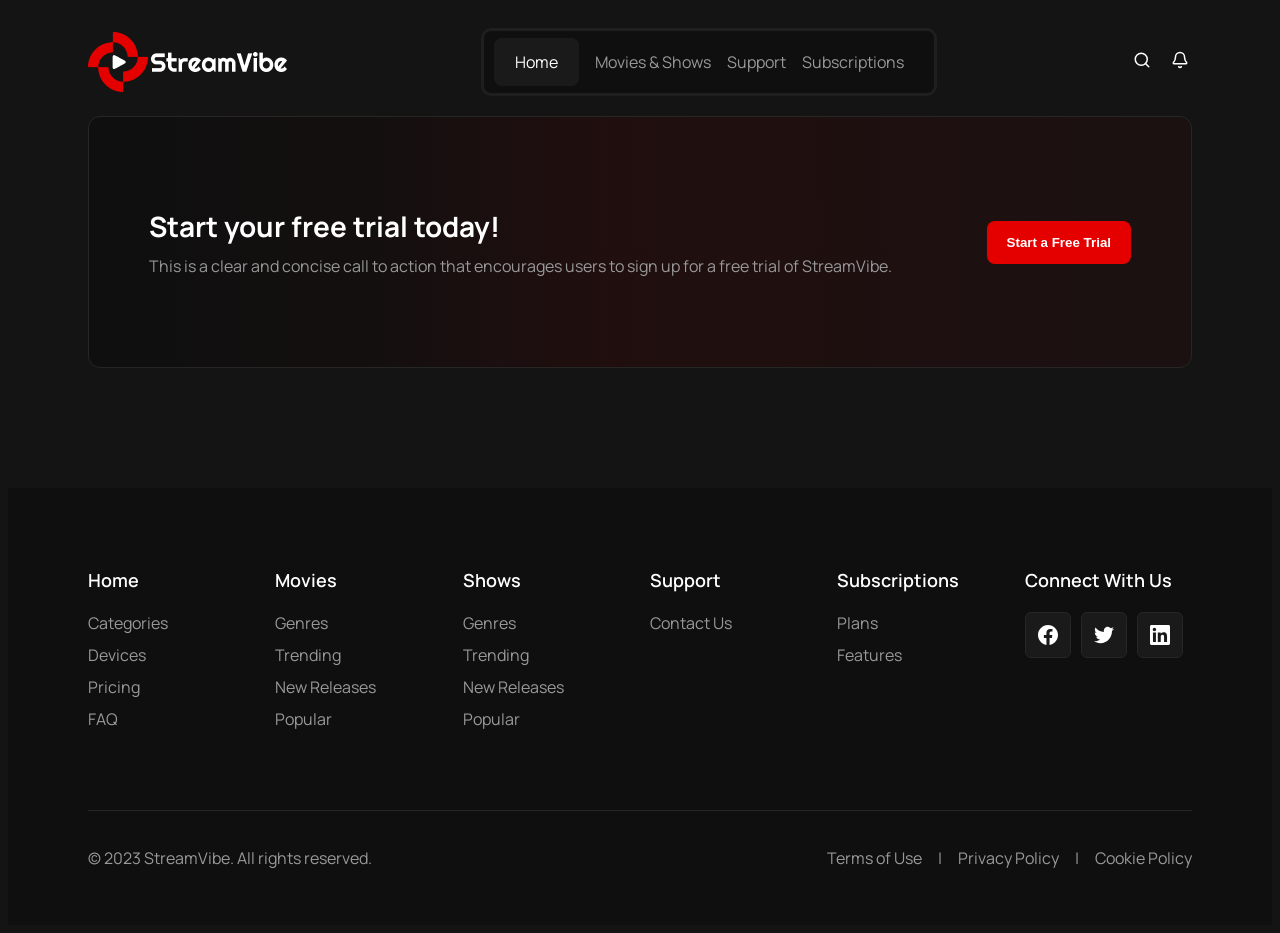
==== index.html @ 5537f549 "added remaining pages with header, cta, and footer" ====
<!DOCTYPE html>
<html lang="en">

<head>
    <meta charset="UTF-8">
    <meta name="viewport" content="width=device-width, initial-scale=1.0">
    <link rel="preconnect" href="https://fonts.googleapis.com">
    <link rel="preconnect" href="https://fonts.gstatic.com" crossorigin>
    <link href="https://fonts.googleapis.com/css2?family=Manrope:wght@200..800&display=swap" rel="stylesheet">
    <link rel="stylesheet" href="public/stylesheets/main.css">
    <script src="js/index.js" defer></script>
    <title>Home - StreamVibe</title>
</head>

<body>
    <header>
        <img src="public/images/logo.png" alt="StreamVibe Logo" class="logo">
        <nav class="main-nav">
            <ul>
                <li><a href="index.html" aria-label="Home" class="active">Home</a></li>
                <li><a href="movies-and-shows.html" aria-label="Movies & Shows">Movies &amp; Shows</a></li>
                <li><a href="support.html" aria-label="Support">Support</a></li>
                <li><a href="subscriptions.html" aria-label="Subscriptions">Subscriptions</a></li>
            </ul>
        </nav>
        <nav>
            <ul>
                <li><button aria-label="Search"><img src="public/images/icons/search.svg" alt="Search"></button></li>
                <li><button aria-label="Notifications"><img src="public/images/icons/noti-bell.svg"
                            alt="Notifications"></button></li>
            </ul>
        </nav>
    </header>

    <main>

        <section id="free-trial-cta">
            <article>
                <h2 class="cta-title">Start your free trial today!</h2>
                <p class="cta-description">
                    This is a clear and concise call to action that encourages users to sign up for a free trial of
                    StreamVibe.
                </p>
            </article>
            <button class="cta-button">Start a Free Trial</button>
            <div class="background-mashup"></div>
        </section>
    </main>

    <footer>
        <section class="footer-links">
            <div class="footer-column">
                <h3 class="footer-column-title"><a href="index.html">Home</a></h3>
                <ul class="footer-column-list">
                    <li><a href="index.html#categories">Categories</a></li>
                    <li><a href="index.html#devices">Devices</a></li>
                    <li><a href="index.html#pricing">Pricing</a></li>
                    <li><a href="index.html#faq">FAQ</a></li>
                </ul>
            </div>
            <div class="footer-column">
                <h3 class="footer-column-title"><a href="movies-and-shows.html">Movies</a></h3>
                <ul class="footer-column-list">
                    <li><a href="movies-and-shows.html#movies-genres">Genres</a></li>
                    <li><a href="movies-and-shows.html#movies-trending">Trending</a></li>
                    <li><a href="movies-and-shows.html#movies-new-releases">New Releases</a></li>
                    <li><a href="movies-and-shows.html#movies-popular">Popular</a></li>
                </ul>
            </div>
            <div class="footer-column">
                <h3 class="footer-column-title"><a href="movies-and-shows.html">Shows</a></h3>
                <ul class="footer-column-list">
                    <li><a href="movies-and-shows.html#shows-genres">Genres</a></li>
                    <li><a href="movies-and-shows.html#shows-trending">Trending</a></li>
                    <li><a href="movies-and-shows.html#shows-new-releases">New Releases</a></li>
                    <li><a href="movies-and-shows.html#shows-popular">Popular</a></li>
                </ul>
            </div>
            <div class="footer-column">
                <h3 class="footer-column-title"><a href="support.html">Support</a></h3>
                <ul class="footer-column-list">
                    <li><a href="support.html">Contact Us</a></li>
                </ul>
            </div>
            <div class="footer-column">
                <h3 class="footer-column-title"><a href="subscriptions.html">Subscriptions</a></h3>
                <ul class="footer-column-list">
                    <li><a href="subscriptions.html#plans">Plans</a></li>
                    <li><a href="subscriptions.html#features">Features</a></li>
                </ul>
            </div>
            <div class="footer-column">
                <h3 class="footer-column-title">Connect With Us</h3>
                <ul class="social-media-links">
                    <li><a href="https://www.facebook.com" class="social-media-link" target="_blank"
                            rel="noopener noreferrer"><img src="public/images/icons/facebook.svg" alt="Facebook"></a>
                    </li>
                    <li><a href="https://www.x.com" class="social-media-link" target="_blank"
                            rel="noopener noreferrer"><img src="public/images/icons/x.svg" alt="X"></a></li>
                    <li><a href="https://www.instagram.com" class="social-media-link" target="_blank"
                            rel="noopener noreferrer"><img src="public/images/icons/instagram.svg" alt="Instagram"></a>
                    </li>
                </ul>
            </div>
        </section>

        <section class="footer-info">
            <p>&copy; 2023 StreamVibe. All rights reserved.</p>
            <div class="footer-legal-links">
                <a href="terms-of-use.html">Terms of Use</a> |
                <a href="privacy-policy.html">Privacy Policy</a> |
                <a href="cookie-policy.html">Cookie Policy</a>
            </div>
        </section>
    </footer>
</body>

</html>
---- public/stylesheets/main.css ----
html {
  font-size: 62.5%;
}

body {
  font-family: "Manrope", sans-serif;
  font-size: 1.4rem;
  font-weight: 400;
  color: #999999;
  background-color: #141414;
}

h1, h2, h3, h4, h5, h6 {
  font-weight: 600;
  color: #ffffff;
}

main {
  padding: 0 8rem;
}

header {
  display: flex;
  flex-direction: row;
  justify-content: center;
  align-items: center;
  background-color: transparent;
  justify-content: space-between;
  padding: 2rem 8rem;
  position: sticky;
  top: 0;
  z-index: 1000;
}

a {
  text-decoration: none;
  color: inherit;
  color: #999999;
}

nav ul {
  display: flex;
  flex-direction: row;
  justify-content: center;
  align-items: center;
  list-style: none;
  padding: 0;
  margin: 0;
  gap: 1.4rem;
}
nav a.active {
  color: #ffffff;
  padding: 1.2rem 2rem;
  background-color: #1a1a1a;
  border-radius: 0.8rem;
  border: 1px solid #1a1a1a;
}
nav a:hover {
  color: #ffffff;
  padding: 1.2rem 2rem;
  background-color: #141414;
  border-radius: 0.8rem;
  border: 1px solid #141414;
}
nav button {
  background-color: transparent;
  border: none;
  width: 2.4rem;
  height: 2.4rem;
  padding: 0;
  cursor: pointer;
}
nav button img {
  width: 1.8rem;
  height: 1.8rem;
}
nav button:hover {
  background-color: #141414;
  border-radius: 0.8rem;
  transform: scale(1.05);
}
nav button:hover img {
  transform: scale(1.05);
}

nav.main-nav {
  background-color: #0f0f0f;
  border: 3px solid rgb(31, 31, 31);
  border-radius: 1rem;
}
nav.main-nav ul {
  gap: 1.6rem;
  padding: 2rem 3rem;
}
nav.main-nav ul:has(:first-child > a.active) {
  padding: 2rem 3rem 2rem 1rem;
}
nav.main-nav ul:has(:last-child > a.active) {
  padding: 2rem 1rem 2rem 3rem;
}

#free-trial-cta {
  display: flex;
  flex-direction: row;
  justify-content: center;
  align-items: center;
  justify-content: space-between;
  padding: 8rem 6rem;
  background: linear-gradient(89.97deg, #0F0F0F 2.42%, rgba(20, 15, 15, 0.974681) 25.46%, rgba(34, 14, 14, 0.909574) 46.72%, rgba(229, 0, 0, 0) 168.98%);
  border-radius: 1.2rem;
  border: 1px solid #262626;
  overflow: hidden;
  position: relative;
}
#free-trial-cta .cta-title {
  font-size: 2.8rem;
  font-weight: 700;
  margin: 1rem 0;
}
#free-trial-cta .cta-description {
  margin: 1rem 0;
}
#free-trial-cta button {
  padding: 1.4rem 2rem;
  background-color: #e50000;
  color: #ffffff;
  font-weight: 600;
  border-radius: 0.8rem;
  border: none;
  color: #ffffff;
}
#free-trial-cta .background-mashup {
  display: grid;
  position: absolute;
  top: -4rem;
  left: 0;
  width: 100%;
  grid-template-columns: repeat(9, 1fr);
  grid-auto-rows: 7rem;
  gap: 2rem;
  z-index: -1;
}
#free-trial-cta .background-mashup img {
  width: 100%;
  height: 100%;
  object-fit: cover;
}

footer {
  padding: 8rem 8rem 4rem 8rem;
  background-color: #0f0f0f;
  margin-top: 12rem;
}
footer .footer-links {
  display: grid;
  grid-template-columns: repeat(6, 1fr);
  align-items: flex-start;
  gap: 2rem;
  margin-bottom: 8rem;
}
footer .footer-links .footer-column-title {
  font-size: 1.8rem;
  margin: 0 0 2rem 0;
}
footer .footer-links .footer-column-title a {
  color: #ffffff;
}
footer .footer-links .footer-column-title:has(a:hover) {
  transform: scale(1.05);
}
footer .footer-links .footer-column-list {
  list-style: none;
  padding: 0;
  margin: 0;
  display: flex;
  flex-direction: column;
  gap: 1rem;
}
footer .footer-links .footer-column-list li:hover {
  transform: scale(1.05);
}
footer .footer-links .footer-column-list li:hover a {
  color: #ffffff;
}
footer .footer-links .social-media-links {
  list-style: none;
  padding: 0;
  margin: 0;
  display: flex;
  flex-direction: row;
  justify-content: center;
  align-items: center;
  justify-content: flex-start;
  gap: 1rem;
}
footer .footer-links .social-media-links a.social-media-link {
  display: flex;
  justify-content: center;
  align-items: center;
  padding: 1.2rem;
  background-color: #1a1a1a;
  border-radius: 0.6rem;
  border: 1px solid #262626;
}
footer .footer-links .social-media-links a.social-media-link img {
  width: 2rem;
  height: 2rem;
}
footer .footer-links .social-media-links li:hover {
  transform: scale(1.05);
}
footer .footer-links .social-media-links li:hover a.social-media-link {
  color: #ffffff;
  transform: scale(1.05);
}
footer .footer-info {
  display: flex;
  flex-direction: row;
  justify-content: center;
  align-items: center;
  justify-content: space-between;
  border-top: 1px solid #262626;
  padding: 2rem 0 0 0;
}
footer .footer-info .footer-legal-links {
  display: flex;
  flex-direction: row;
  justify-content: center;
  align-items: center;
  gap: 1.6rem;
}
footer .footer-info a:hover {
  color: #ffffff;
  transform: scale(1.05);
}

@media screen and (max-width: 1439px) {
  body {
    font-size: 1.6rem;
  }
  main {
    padding: 0 8rem;
  }
}
@media screen and (max-width: 1023px) {
  body {
    font-size: 1.4rem;
  }
  main {
    padding: 0 4rem;
  }
}
@media screen and (max-width: 767px) {
  body {
    font-size: 1.4rem;
  }
  main {
    padding: 0 1.5rem;
  }
}

/*# sourceMappingURL=main.css.map */
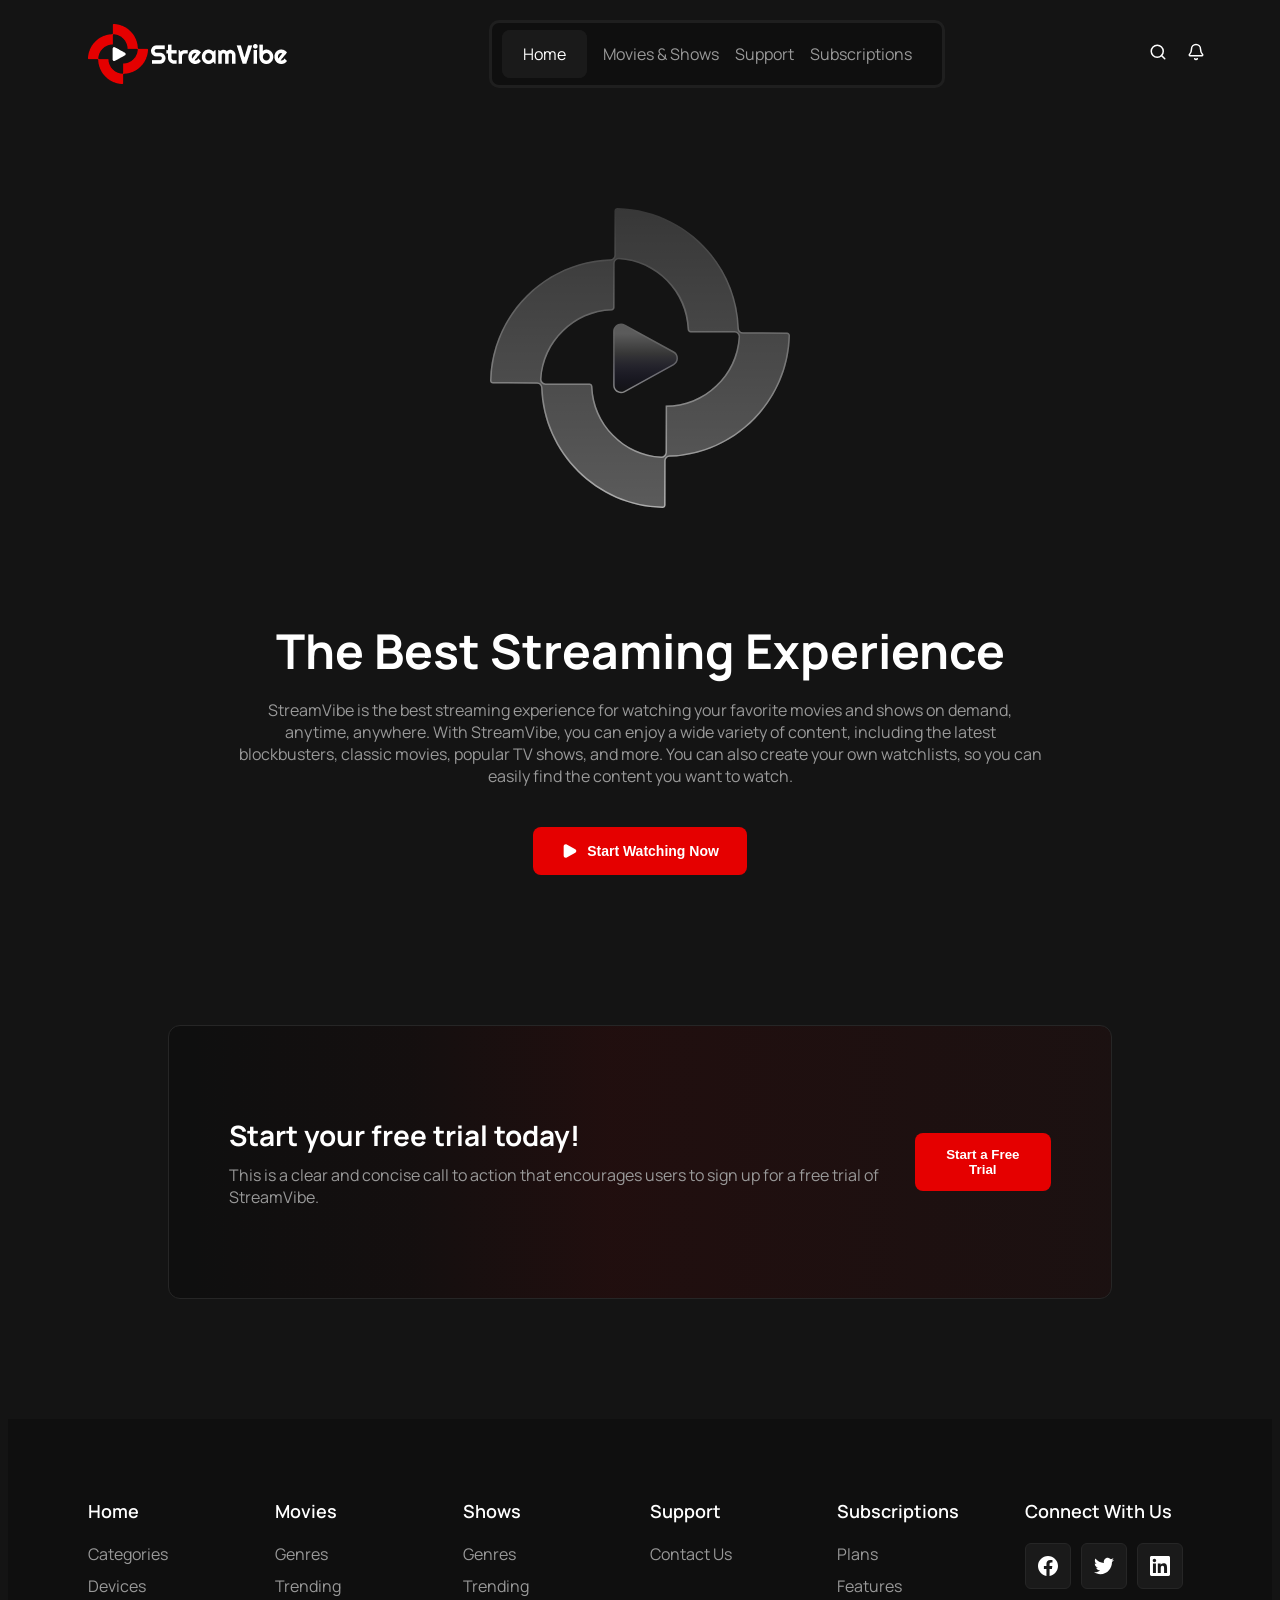
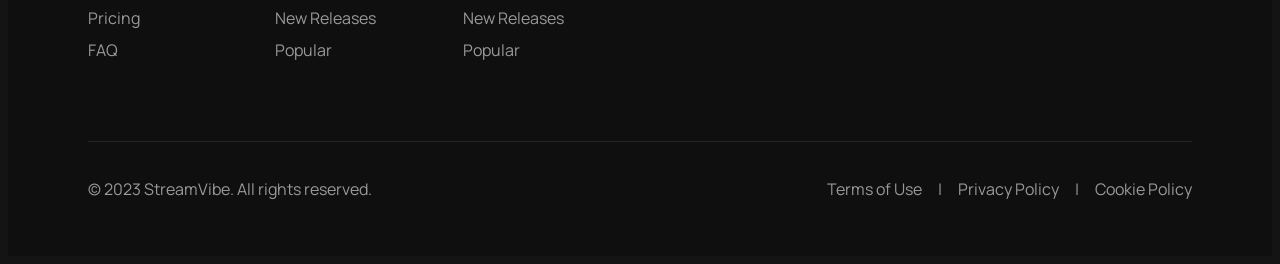
==== commit 343b48d9: "add hero section" ====
--- a/index.html
+++ b/index.html
@@ -33,6 +33,25 @@
     </header>
 
     <main>
+        <section id="hero">
+            <img src="public/images/abstract-logo.svg" alt="Abstract Logo of StreamVibe" class="hero-logo">
+            <article class="hero-content">
+                <h1 class="hero-title">The Best Streaming Experience</h1>
+                <p class="hero-description">
+                    StreamVibe is the best streaming experience for watching your favorite movies and shows on demand,
+                    anytime, anywhere.
+                    With StreamVibe, you can enjoy a wide variety of content, including the latest blockbusters, classic
+                    movies, popular TV
+                    shows, and more. You can also create your own watchlists, so you can easily find the content you
+                    want to watch.
+                </p>
+                <button class="hero-button"><img src="public/images/icons/play.svg" alt="Play"> Start Watching
+                    Now</button>
+            </article>
+            <div class="background-mashup"></div>
+            <div class="fade-out-top"></div>
+            <div class="fade-out-bottom"></div>
+        </section>
 
         <section id="free-trial-cta">
             <article>
--- a/public/stylesheets/main.css
+++ b/public/stylesheets/main.css
@@ -15,10 +15,6 @@
   color: #ffffff;
 }
 
-main {
-  padding: 0 8rem;
-}
-
 header {
   display: flex;
   flex-direction: row;
@@ -27,9 +23,11 @@
   background-color: transparent;
   justify-content: space-between;
   padding: 2rem 8rem;
-  position: sticky;
+  position: fixed;
   top: 0;
+  width: 100%;
   z-index: 1000;
+  box-sizing: border-box;
 }
 
 a {
@@ -105,6 +103,7 @@
   justify-content: center;
   align-items: center;
   justify-content: space-between;
+  margin: 0 8rem;
   padding: 8rem 6rem;
   background: linear-gradient(89.97deg, #0F0F0F 2.42%, rgba(20, 15, 15, 0.974681) 25.46%, rgba(34, 14, 14, 0.909574) 46.72%, rgba(229, 0, 0, 0) 168.98%);
   border-radius: 1.2rem;
@@ -127,6 +126,7 @@
   font-weight: 600;
   border-radius: 0.8rem;
   border: none;
+  cursor: pointer;
   color: #ffffff;
 }
 #free-trial-cta .background-mashup {
@@ -258,5 +258,84 @@
     padding: 0 1.5rem;
   }
 }
+#hero {
+  display: flex;
+  flex-direction: column;
+  align-items: center;
+  position: relative;
+}
+#hero .hero-logo {
+  width: 30rem;
+  height: 30rem;
+  margin: 20rem 0 10rem;
+}
+#hero .hero-content {
+  padding: 0 15rem;
+  text-align: center;
+}
+#hero .hero-content .hero-title {
+  font-size: 4.8rem;
+  font-weight: 700;
+  margin: 1rem 0;
+}
+#hero .hero-content button {
+  display: flex;
+  flex-direction: row;
+  justify-content: center;
+  align-items: center;
+  padding: 1.4rem 2rem;
+  background-color: #e50000;
+  color: #ffffff;
+  font-weight: 600;
+  border-radius: 0.8rem;
+  border: none;
+  cursor: pointer;
+  align-self: center;
+  align-items: center;
+  font-size: 1.4rem;
+  gap: 1rem;
+  padding: 1.6rem 2.8rem;
+  margin: 4rem auto 15rem;
+}
+#hero .hero-content button img {
+  width: 1.6rem;
+  height: 1.6rem;
+}
+#hero .background-mashup {
+  position: absolute;
+  top: 0;
+  left: 0;
+  width: 100%;
+  height: 70rem;
+  display: grid;
+  grid-template-columns: repeat(9, 1fr);
+  grid-auto-rows: 20rem;
+  gap: 1rem;
+  overflow: hidden;
+  z-index: -2;
+}
+#hero .background-mashup img {
+  width: 100%;
+  height: 100%;
+  object-fit: cover;
+}
+#hero .fade-out-top {
+  position: absolute;
+  top: 0;
+  left: 0;
+  width: 100%;
+  height: 60rem;
+  z-index: -1;
+  background: linear-gradient(to bottom, rgb(20, 20, 20) 0%, rgba(20, 20, 20, 0) 100%);
+}
+#hero .fade-out-bottom {
+  position: absolute;
+  top: 10rem;
+  left: 0;
+  width: 100%;
+  height: 60rem;
+  z-index: -1;
+  background: linear-gradient(to top, rgb(20, 20, 20) 0%, rgba(20, 20, 20, 0) 100%);
+}
 
 /*# sourceMappingURL=main.css.map */
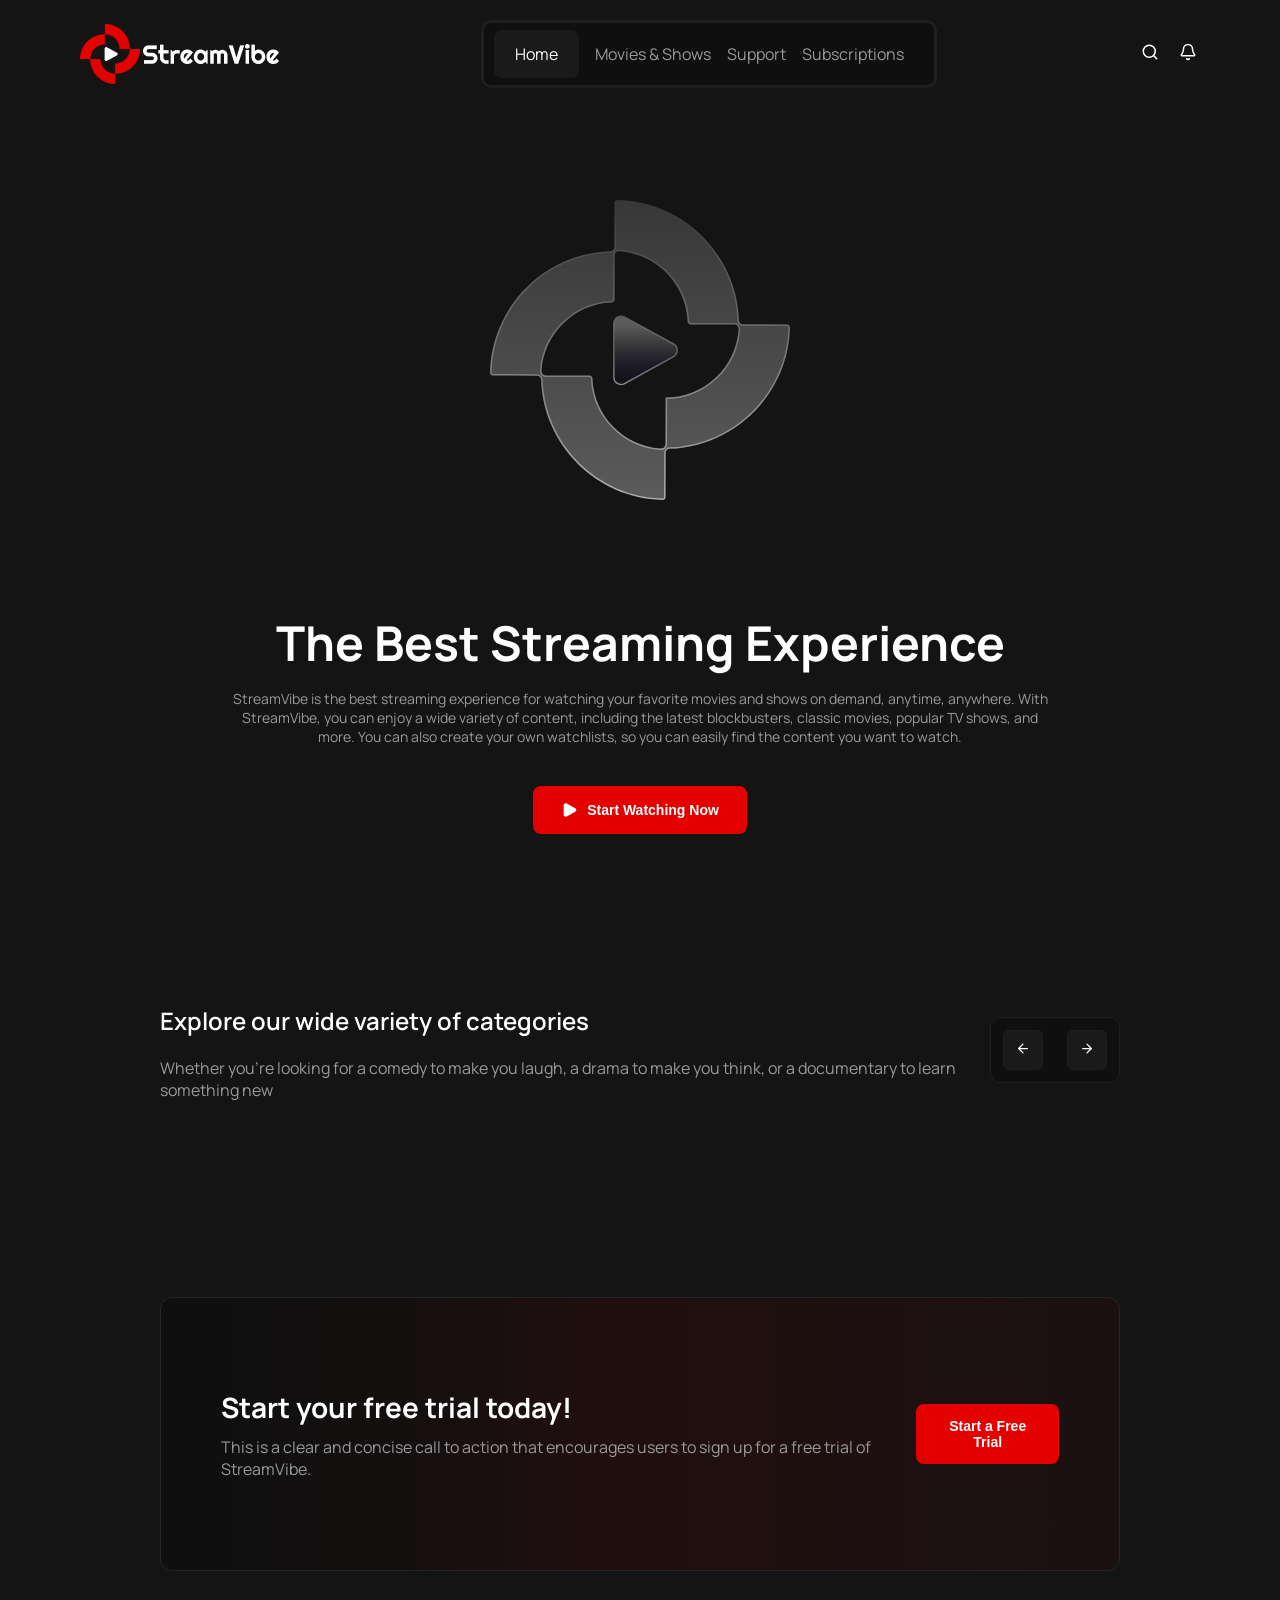
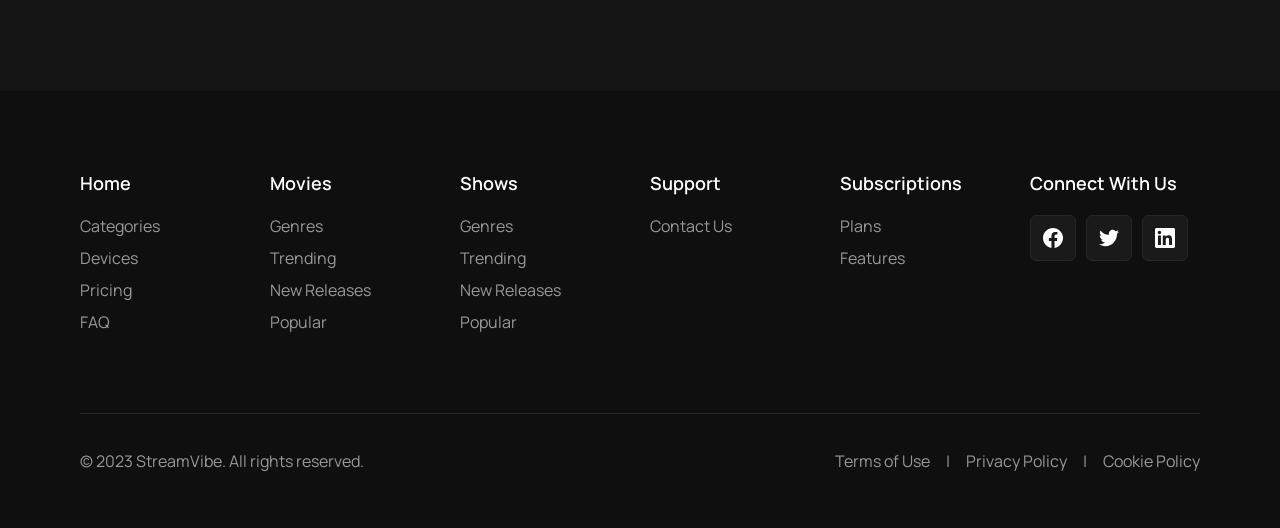
==== commit d0fcffe3: "add categories section" ====
--- a/index.html
+++ b/index.html
@@ -13,7 +13,7 @@
 </head>
 
 <body>
-    <header>
+    <header class="main-header">
         <img src="public/images/logo.png" alt="StreamVibe Logo" class="logo">
         <nav class="main-nav">
             <ul>
@@ -48,9 +48,31 @@
                 <button class="hero-button"><img src="public/images/icons/play.svg" alt="Play"> Start Watching
                     Now</button>
             </article>
-            <div class="background-mashup"></div>
-            <div class="fade-out-top"></div>
-            <div class="fade-out-bottom"></div>
+            <div class="background-mashup">
+                <div class="fade-out-top"></div>
+                <div class="fade-out-bottom"></div>
+            </div>
+        </section>
+
+        <section id="categories">
+            <header class="section-header">
+                <article>
+                    <h2 class="section-title">Explore our wide variety of categories</h2>
+                    <p class="section-description">Whether you're looking for a comedy to make you laugh, a drama to
+                        make
+                        you
+                        think, or a documentary to learn something
+                        new</p>
+                </article>
+                <div class="pagination">
+                    <button class="pagination-button" aria-label="Previous"><img
+                            src="public/images/icons/arrow-left.svg" alt="Previous"></button>
+                    <div class="pages"></div>
+                    <button class="pagination-button" aria-label="Next"><img src="public/images/icons/arrow-right.svg"
+                            alt="Next"></button>
+                </div>
+            </header>
+            <article class="category-cards"></article>
         </section>
 
         <section id="free-trial-cta">
--- a/public/stylesheets/main.css
+++ b/public/stylesheets/main.css
@@ -4,10 +4,11 @@
 
 body {
   font-family: "Manrope", sans-serif;
-  font-size: 1.4rem;
+  font-size: 1.6rem;
   font-weight: 400;
   color: #999999;
   background-color: #141414;
+  margin: 0;
 }
 
 h1, h2, h3, h4, h5, h6 {
@@ -15,13 +16,12 @@
   color: #ffffff;
 }
 
-header {
-  display: flex;
-  flex-direction: row;
-  justify-content: center;
+header.main-header {
+  display: flex;
+  flex-direction: row;
+  justify-content: space-between;
   align-items: center;
   background-color: transparent;
-  justify-content: space-between;
   padding: 2rem 8rem;
   position: fixed;
   top: 0;
@@ -39,7 +39,7 @@
 nav ul {
   display: flex;
   flex-direction: row;
-  justify-content: center;
+  justify-content: space-between;
   align-items: center;
   list-style: none;
   padding: 0;
@@ -100,9 +100,8 @@
 #free-trial-cta {
   display: flex;
   flex-direction: row;
-  justify-content: center;
-  align-items: center;
-  justify-content: space-between;
+  justify-content: space-between;
+  align-items: center;
   margin: 0 8rem;
   padding: 8rem 6rem;
   background: linear-gradient(89.97deg, #0F0F0F 2.42%, rgba(20, 15, 15, 0.974681) 25.46%, rgba(34, 14, 14, 0.909574) 46.72%, rgba(229, 0, 0, 0) 168.98%);
@@ -123,6 +122,7 @@
   padding: 1.4rem 2rem;
   background-color: #e50000;
   color: #ffffff;
+  font-size: 1.4rem;
   font-weight: 600;
   border-radius: 0.8rem;
   border: none;
@@ -188,7 +188,7 @@
   margin: 0;
   display: flex;
   flex-direction: row;
-  justify-content: center;
+  justify-content: space-between;
   align-items: center;
   justify-content: flex-start;
   gap: 1rem;
@@ -216,22 +216,63 @@
 footer .footer-info {
   display: flex;
   flex-direction: row;
-  justify-content: center;
-  align-items: center;
-  justify-content: space-between;
+  justify-content: space-between;
+  align-items: center;
   border-top: 1px solid #262626;
   padding: 2rem 0 0 0;
 }
 footer .footer-info .footer-legal-links {
   display: flex;
   flex-direction: row;
-  justify-content: center;
+  justify-content: space-between;
   align-items: center;
   gap: 1.6rem;
 }
 footer .footer-info a:hover {
   color: #ffffff;
   transform: scale(1.05);
+}
+
+.pagination {
+  display: flex;
+  flex-direction: row;
+  justify-content: space-between;
+  align-items: center;
+  background-color: #0f0f0f;
+  border-radius: 1rem;
+  border: 1px solid #1f1f1f;
+  padding: 1.2rem;
+  gap: 1.2rem;
+}
+.pagination button {
+  background-color: #1a1a1a;
+  border: 1px solid #1f1f1f;
+  border-radius: 0.6rem;
+  padding: 1rem;
+  cursor: pointer;
+}
+.pagination button img {
+  width: 1.8rem;
+  height: 1.5rem;
+}
+.pagination .pages {
+  display: flex;
+  flex-direction: row;
+  justify-content: space-between;
+  align-items: center;
+  gap: 0.3rem;
+}
+.pagination .pages .pagination-page {
+  background-color: #333333;
+  width: 1.4rem;
+  height: 0.4rem;
+  padding: 0;
+  border-radius: 100rem;
+  border: none;
+}
+.pagination .pages .pagination-page.active {
+  background-color: #e50000;
+  width: 1.8rem;
 }
 
 @media screen and (max-width: 1439px) {
@@ -278,14 +319,18 @@
   font-weight: 700;
   margin: 1rem 0;
 }
+#hero .hero-content .hero-description {
+  font-size: 1.4rem;
+}
 #hero .hero-content button {
   display: flex;
   flex-direction: row;
-  justify-content: center;
+  justify-content: space-between;
   align-items: center;
   padding: 1.4rem 2rem;
   background-color: #e50000;
   color: #ffffff;
+  font-size: 1.4rem;
   font-weight: 600;
   border-radius: 0.8rem;
   border: none;
@@ -319,23 +364,98 @@
   height: 100%;
   object-fit: cover;
 }
-#hero .fade-out-top {
+#hero .background-mashup .fade-out-top {
   position: absolute;
   top: 0;
   left: 0;
   width: 100%;
   height: 60rem;
-  z-index: -1;
+  z-index: 0;
   background: linear-gradient(to bottom, rgb(20, 20, 20) 0%, rgba(20, 20, 20, 0) 100%);
 }
-#hero .fade-out-bottom {
+#hero .background-mashup .fade-out-bottom {
   position: absolute;
-  top: 10rem;
+  bottom: 0;
   left: 0;
   width: 100%;
   height: 60rem;
-  z-index: -1;
+  z-index: 0;
   background: linear-gradient(to top, rgb(20, 20, 20) 0%, rgba(20, 20, 20, 0) 100%);
 }
 
+.section-header {
+  display: flex;
+  flex-direction: row;
+  justify-content: space-between;
+  align-items: center;
+  width: 100%;
+  margin-bottom: 6rem;
+}
+
+#categories {
+  display: flex;
+  flex-direction: column;
+  align-items: center;
+  padding: 0 8rem;
+  margin-bottom: 12rem;
+}
+#categories .categories-title {
+  font-size: 2.8rem;
+  font-weight: 700;
+  margin-bottom: 1rem;
+}
+#categories .category-cards {
+  display: grid;
+  grid-template-columns: repeat(5, 1fr);
+  width: 100%;
+  gap: 2rem;
+}
+#categories .category-cards .genre-item-container {
+  padding: 2.4rem;
+  background-color: #1a1a1a;
+  border-radius: 1rem;
+  border: 1px solid #262626;
+  gap: 2rem;
+}
+#categories .category-cards .genre-item-container .genre-images-container {
+  display: grid;
+  grid-template-columns: 1fr 1fr;
+  grid-template-rows: 1fr 1fr;
+  height: 21rem;
+  border-radius: 0.5rem;
+  gap: 0.5rem;
+  position: relative;
+}
+#categories .category-cards .genre-item-container .genre-images-container .fade-out-bottom {
+  position: absolute;
+  top: 0;
+  left: 0;
+  width: 100%;
+  height: 100%;
+  z-index: 0;
+  background: linear-gradient(180deg, rgba(26, 26, 26, 0) 0%, #1A1A1A 101.79%);
+}
+#categories .category-cards .genre-item-container .genre-images-container .genre-image {
+  width: 100%;
+  height: 100%;
+  overflow: hidden;
+  border-radius: 0.6rem;
+}
+#categories .category-cards .genre-item-container .genre-images-container img {
+  width: 100%;
+  height: 100%;
+  object-fit: cover;
+}
+#categories .category-cards .genre-item-container .genre-title-container {
+  display: flex;
+  flex-direction: row;
+  justify-content: space-between;
+  align-items: center;
+}
+#categories .category-cards .genre-item-container .genre-title-container .genre-title {
+  font-size: 1.6rem;
+  font-weight: 600;
+  margin: 0;
+}
+
 /*# sourceMappingURL=main.css.map */
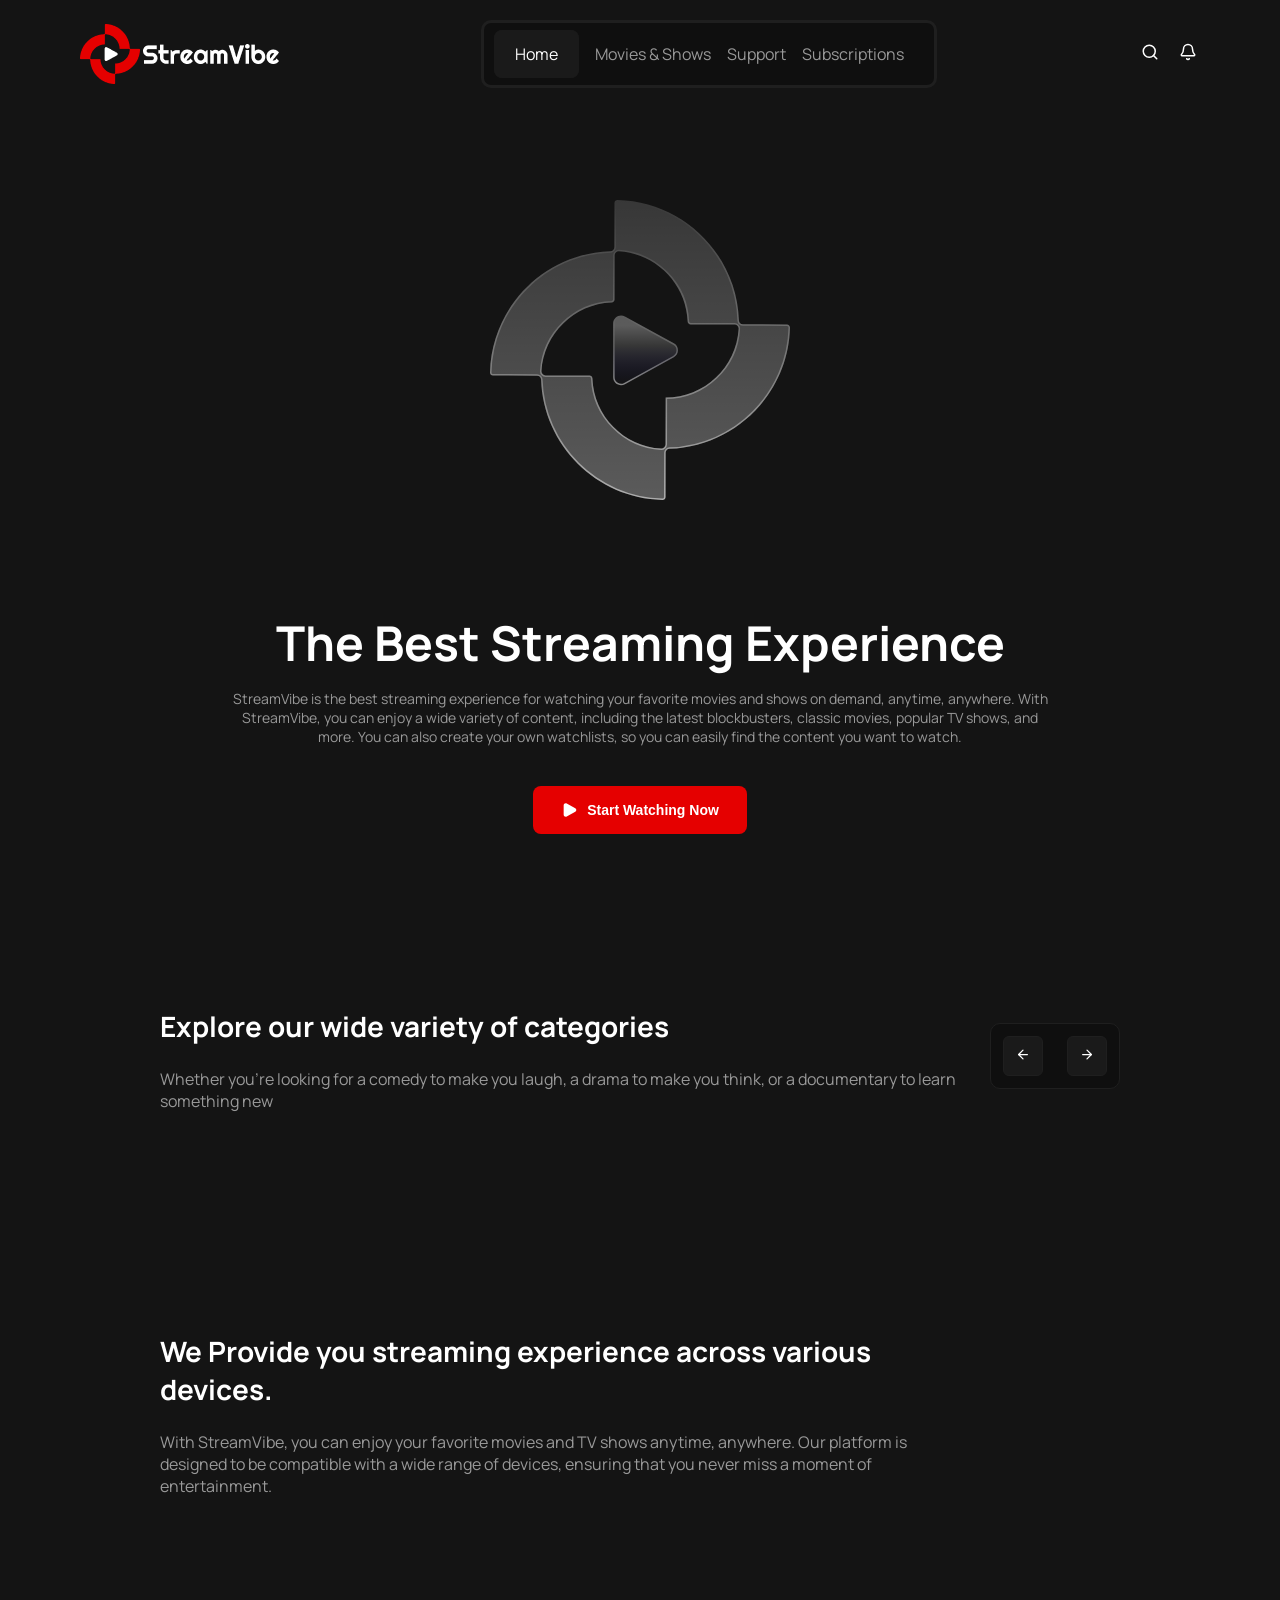
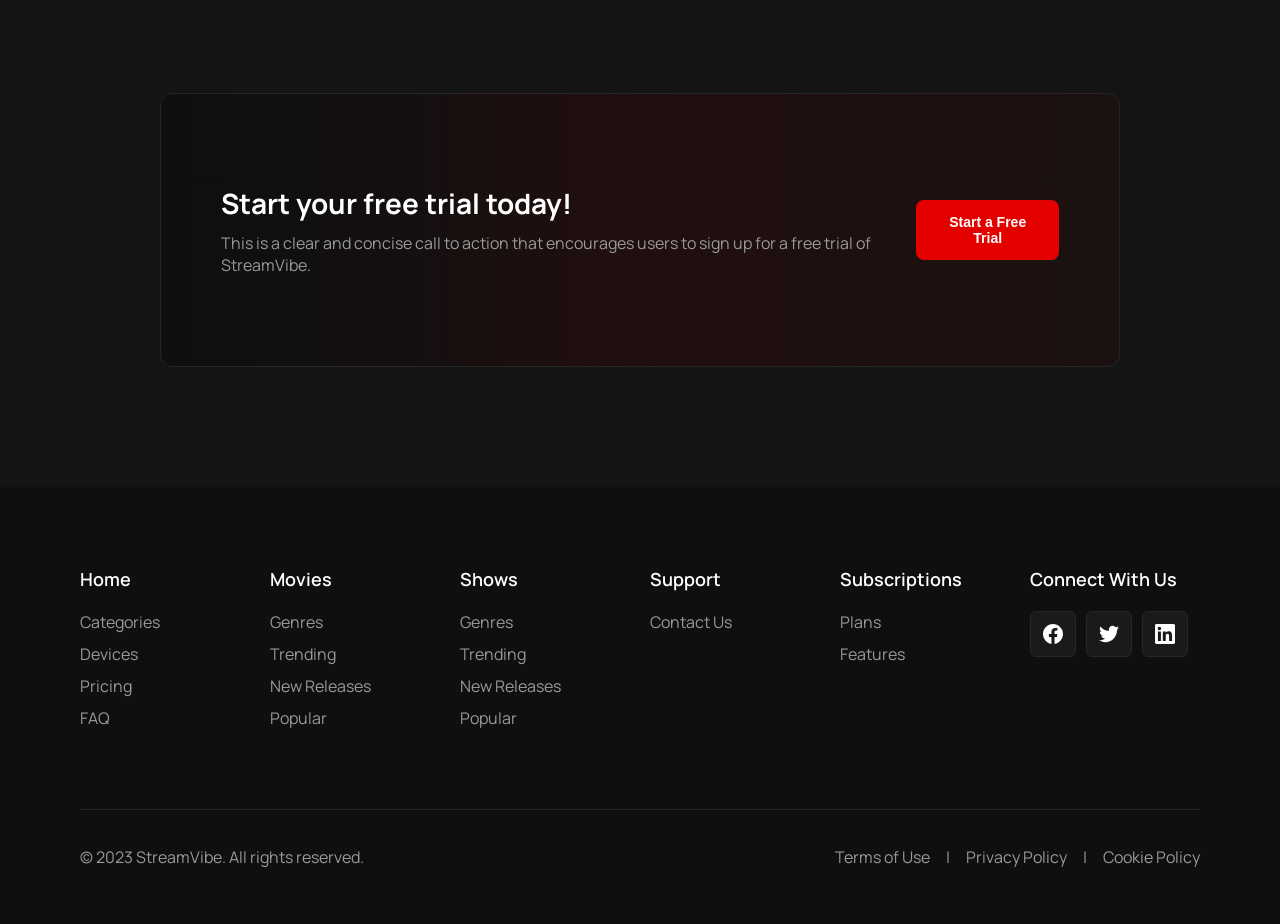
==== commit eac225a0: "add devices section" ====
--- a/index.html
+++ b/index.html
@@ -73,6 +73,20 @@
                 </div>
             </header>
             <article class="category-cards"></article>
+        </section>
+
+        <section id="devices">
+            <header class="section-header">
+                <article>
+                    <h2 class="section-title">We Provide you streaming experience across various devices.</h2>
+                    <p class="section-description">
+                        With StreamVibe, you can enjoy your favorite movies and TV shows anytime, anywhere. Our platform
+                        is designed to be
+                        compatible with a wide range of devices, ensuring that you never miss a moment of entertainment.
+                    </p>
+                </article>
+            </header>
+            <article class="device-cards"></article>
         </section>
 
         <section id="free-trial-cta">
--- a/public/stylesheets/main.css
+++ b/public/stylesheets/main.css
@@ -1,5 +1,7 @@
 html {
   font-size: 62.5%;
+  scroll-behavior: smooth;
+  scroll-padding-top: 11rem;
 }
 
 body {
@@ -390,6 +392,10 @@
   align-items: center;
   width: 100%;
   margin-bottom: 6rem;
+}
+.section-header .section-title {
+  font-size: 2.8rem;
+  font-weight: 700;
 }
 
 #categories {
@@ -458,4 +464,41 @@
   margin: 0;
 }
 
+#devices {
+  display: flex;
+  flex-direction: column;
+  align-items: center;
+  padding: 0 8rem;
+  margin-bottom: 12rem;
+}
+#devices .section-header article {
+  margin-right: 15rem;
+}
+#devices .device-cards {
+  display: grid;
+  grid-template-columns: repeat(3, 1fr);
+  gap: 2rem;
+  width: 100%;
+}
+#devices .device-cards .device-container {
+  display: flex;
+  flex-direction: column;
+  align-items: start;
+  gap: 2.4rem;
+  padding: 4rem;
+  background-color: #0f0f0f;
+  border-radius: 1rem;
+  border: 1px solid #262626;
+  position: relative;
+  background: linear-gradient(221.52deg, rgba(229, 0, 0, 0.5) -208.03%, rgba(229, 0, 0, 0) 41.32%);
+}
+#devices .device-cards .device-container .device-header {
+  display: flex;
+  flex-direction: row;
+  justify-content: space-between;
+  align-items: center;
+  justify-content: flex-start;
+  gap: 1.2rem;
+}
+
 /*# sourceMappingURL=main.css.map */
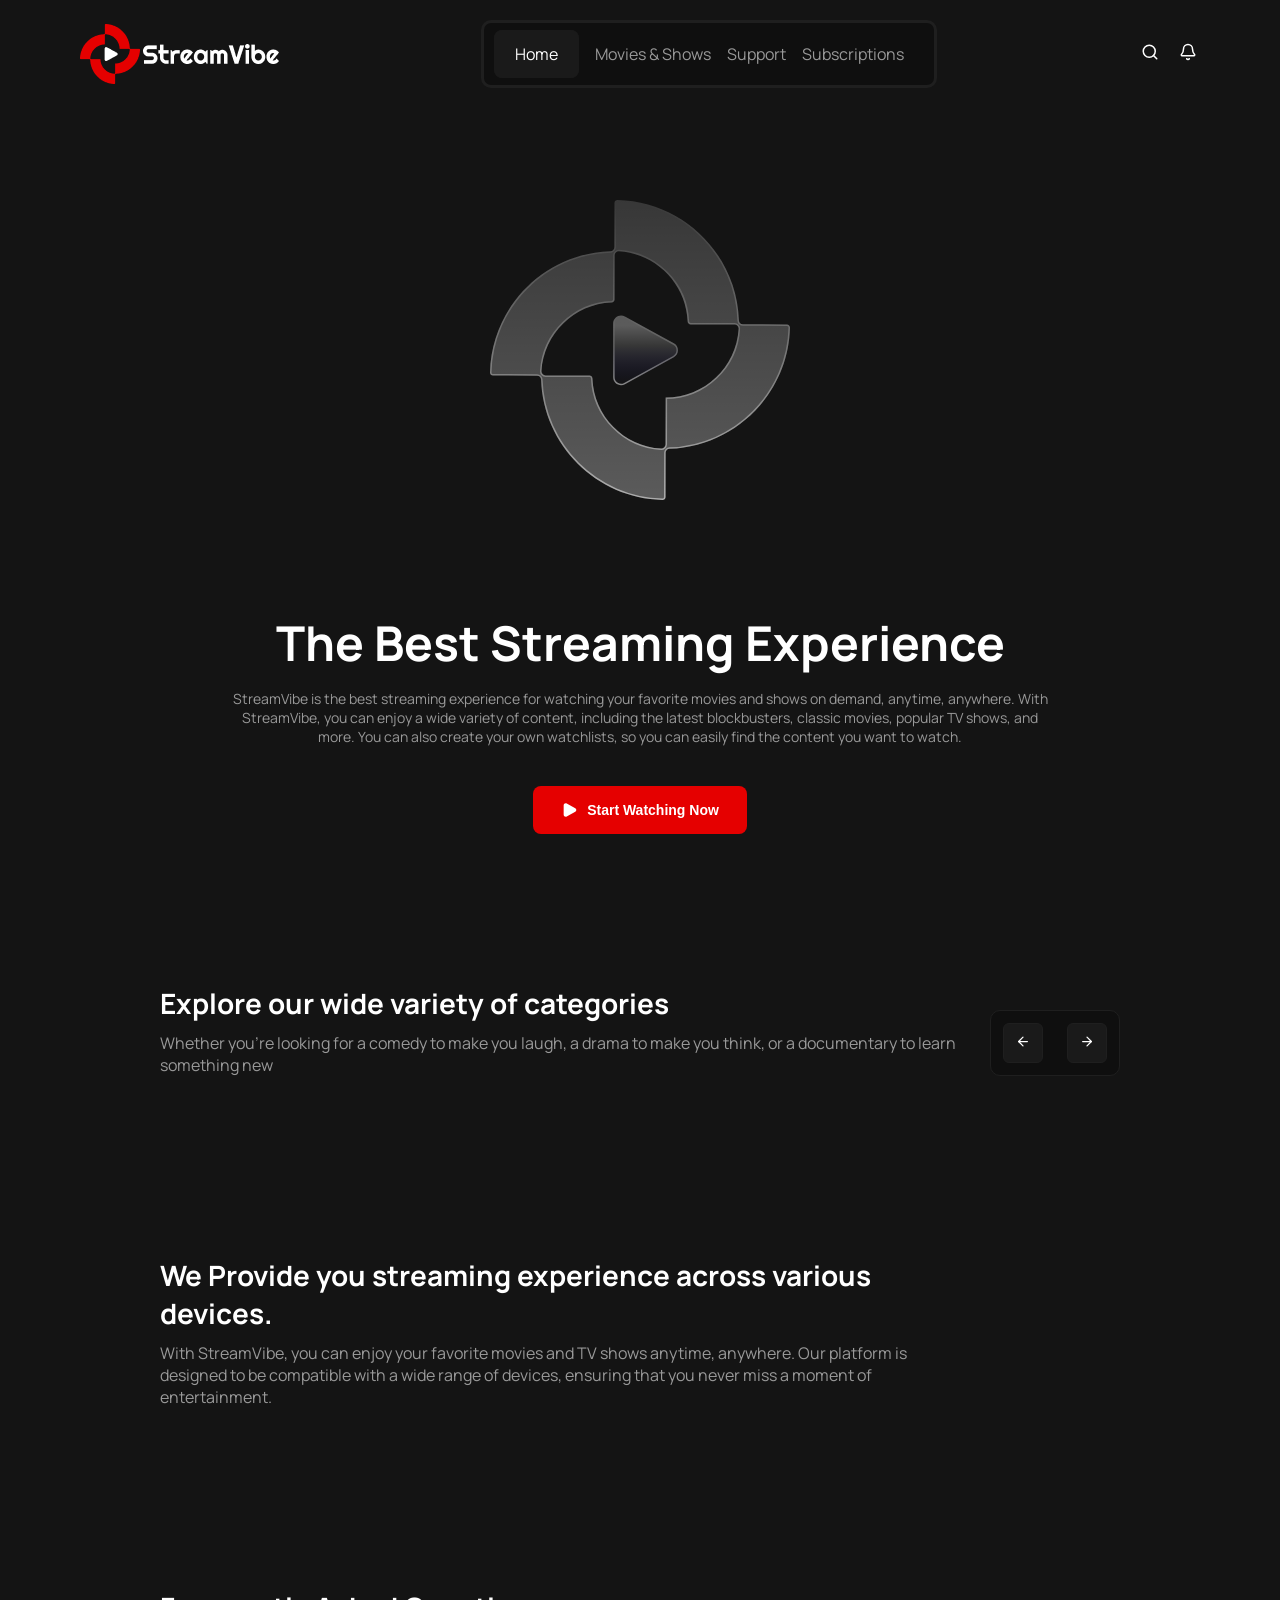
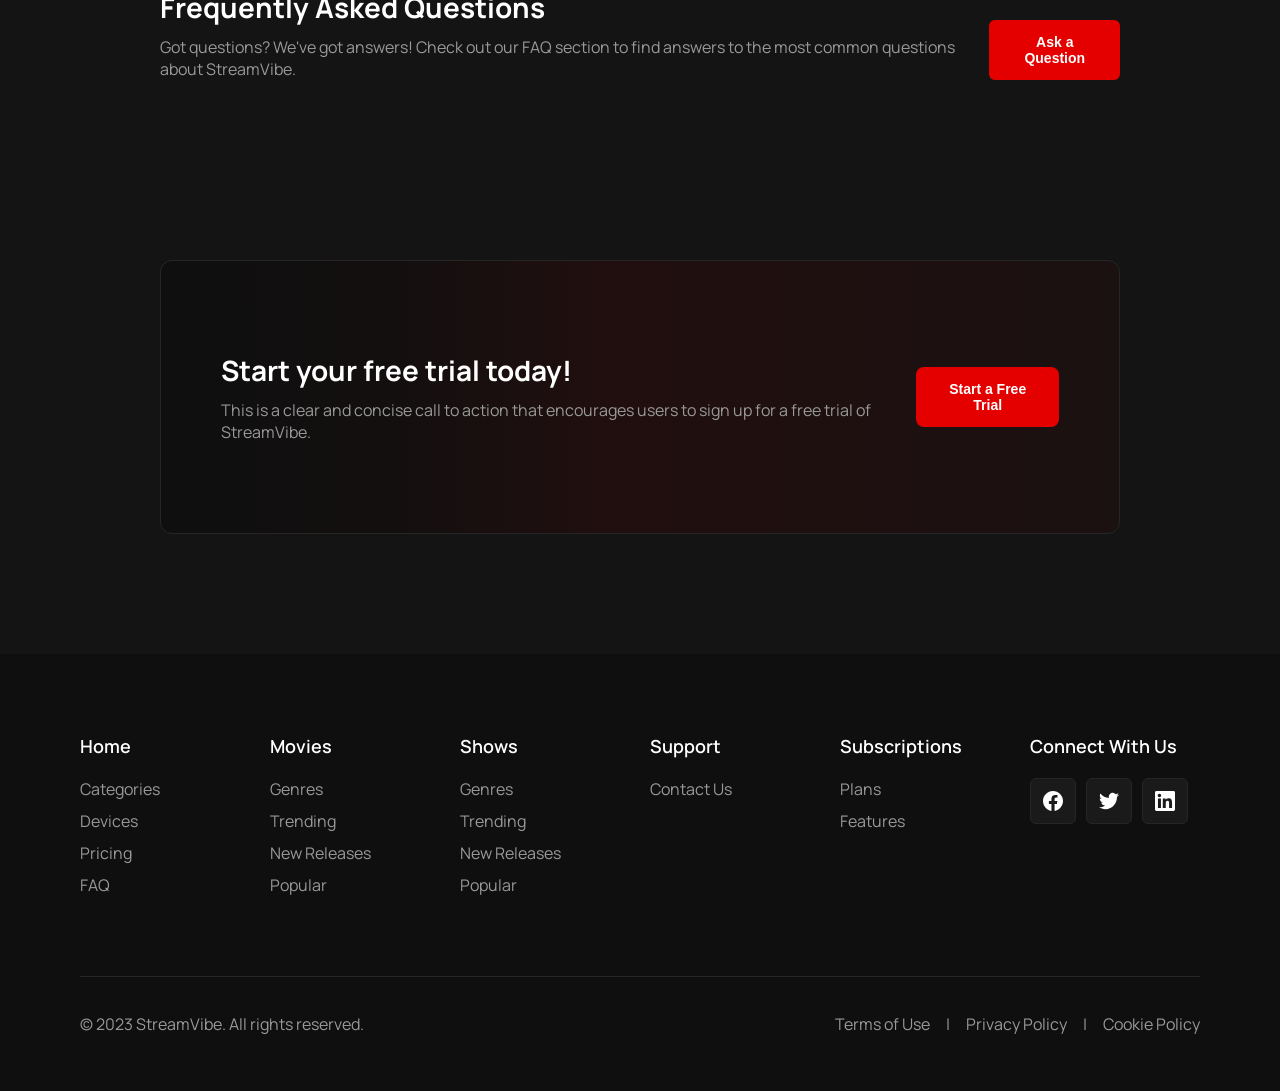
==== commit 06dc0ef0: "add faq section" ====
--- a/index.html
+++ b/index.html
@@ -89,6 +89,20 @@
             <article class="device-cards"></article>
         </section>
 
+        <section id="faq">
+            <header class="section-header">
+                <article>
+                    <h2 class="section-title">Frequently Asked Questions</h2>
+                    <p class="section-description">
+                        Got questions? We've got answers! Check out our FAQ section to find answers to the most common
+                        questions about StreamVibe.
+                    </p>
+                </article>
+                <button>Ask a Question</button>
+            </header>
+            <article class="faq-items-container"></article>
+        </section>
+
         <section id="free-trial-cta">
             <article>
                 <h2 class="cta-title">Start your free trial today!</h2>
--- a/public/stylesheets/main.css
+++ b/public/stylesheets/main.css
@@ -390,12 +390,17 @@
   flex-direction: row;
   justify-content: space-between;
   align-items: center;
+  align-items: end;
   width: 100%;
   margin-bottom: 6rem;
 }
 .section-header .section-title {
   font-size: 2.8rem;
   font-weight: 700;
+  margin: 0 0 1rem;
+}
+.section-header .section-description {
+  margin: 0;
 }
 
 #categories {
@@ -501,4 +506,91 @@
   gap: 1.2rem;
 }
 
+#faq {
+  display: flex;
+  flex-direction: column;
+  align-items: center;
+  padding: 0 8rem;
+  margin-bottom: 12rem;
+}
+#faq .section-header button {
+  padding: 1.4rem 2rem;
+  background-color: #e50000;
+  color: #ffffff;
+  font-size: 1.4rem;
+  font-weight: 600;
+  border-radius: 0.8rem;
+  border: none;
+  cursor: pointer;
+  border-radius: 0.6rem;
+}
+#faq .faq-items-container {
+  display: flex;
+  flex-direction: row;
+  justify-content: space-between;
+  align-items: center;
+  align-items: flex-start;
+  gap: 4rem;
+}
+#faq .faq-items-container .faq-list {
+  display: flex;
+  flex-direction: column;
+  flex-wrap: nowrap;
+  align-content: space-between;
+}
+#faq .faq-items-container .faq-list .faq-container {
+  display: flex;
+  flex-direction: row;
+  justify-content: space-between;
+  align-items: center;
+  padding: 2.4rem;
+  gap: 1.6rem;
+  width: 62rem;
+  box-sizing: border-box;
+}
+#faq .faq-items-container .faq-list .faq-container .faq-sub-container {
+  display: flex;
+  flex-direction: row;
+  justify-content: space-between;
+  align-items: center;
+  gap: 1.6rem;
+}
+#faq .faq-items-container .faq-list .faq-container .faq-sub-container .faq-number {
+  font-weight: 600;
+  color: #ffffff;
+  padding: 1.6rem;
+  background-color: #1f1f1f;
+  border-radius: 0.8rem;
+  border: 1px solid #262626;
+}
+#faq .faq-items-container .faq-list .faq-container .faq-sub-container .faq-question {
+  font-size: 2rem;
+  font-weight: 500;
+  margin: 0;
+}
+#faq .faq-items-container .faq-list .faq-container button.faq-toggle-button {
+  padding: 0.2rem;
+  background-color: transparent;
+  border: none;
+  border-radius: 0.6rem;
+  cursor: pointer;
+}
+#faq .faq-items-container .faq-list .faq-container button.faq-toggle-button img {
+  width: 2.4rem;
+  height: 2.4rem;
+}
+#faq .faq-items-container .faq-list .faq-container button.faq-toggle-button:hover {
+  background-color: #262626;
+  transform: scale(1.1);
+}
+#faq .faq-items-container .faq-list .faq-container .hidden {
+  display: none;
+}
+#faq .faq-items-container .faq-list .faq-container.expanded {
+  align-items: flex-start;
+}
+#faq .faq-items-container .faq-list .faq-container.expanded .faq-sub-container {
+  align-items: flex-start;
+}
+
 /*# sourceMappingURL=main.css.map */
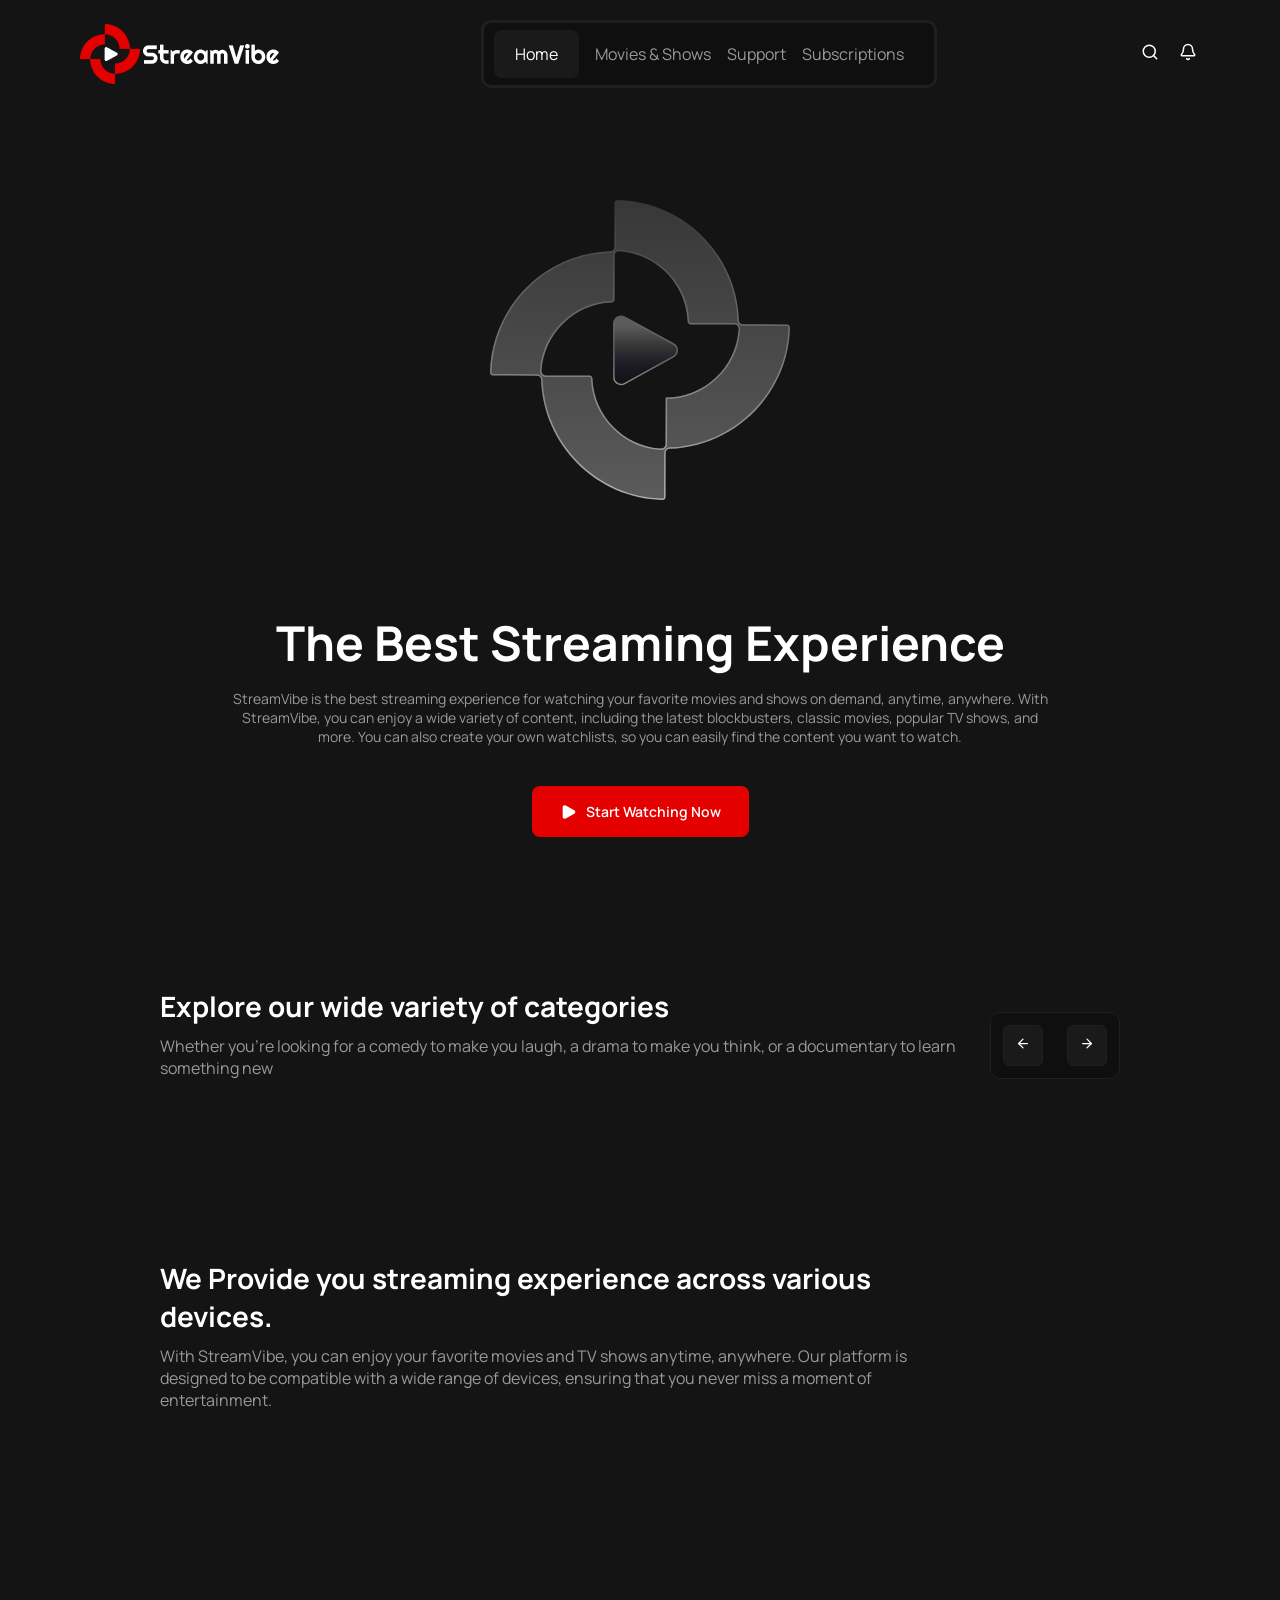
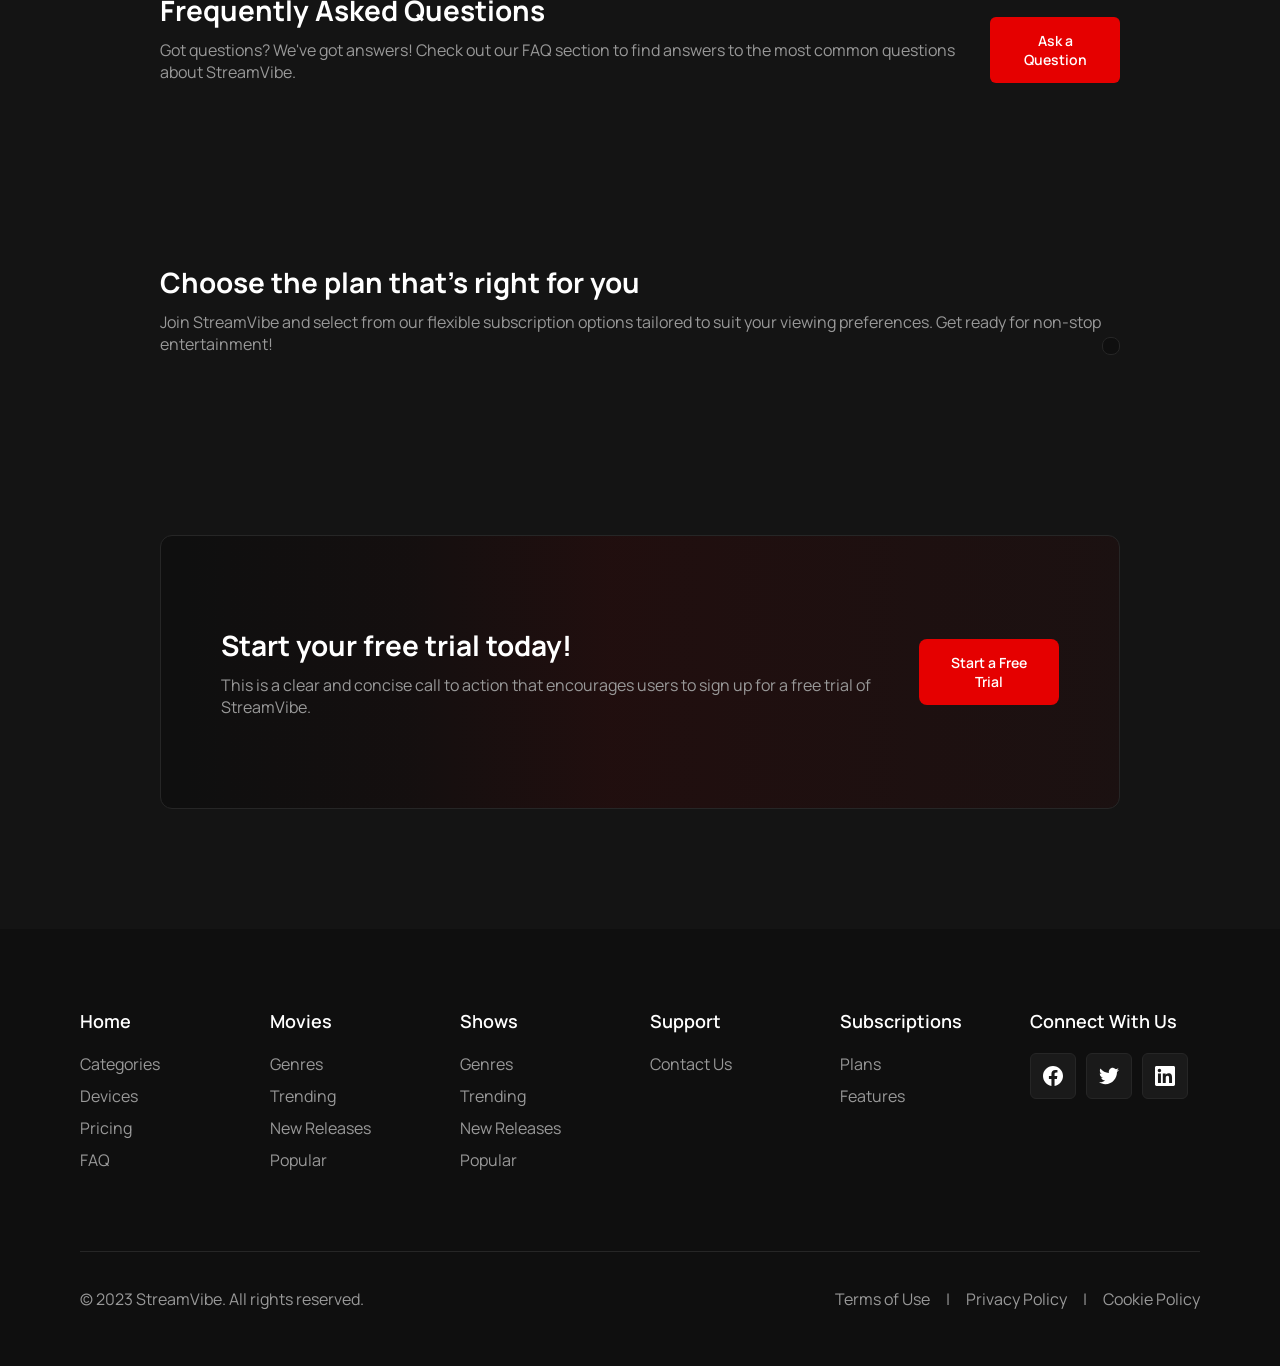
==== commit f27d849e: "added pricing section and finish home page" ====
--- a/index.html
+++ b/index.html
@@ -103,6 +103,21 @@
             <article class="faq-items-container"></article>
         </section>
 
+        <section id="pricing">
+            <header class="section-header">
+                <article>
+                    <h2 class="section-title">Choose the plan that's right for you</h2>
+                    <p class="section-description">
+                        Join StreamVibe and select from our flexible subscription options tailored to suit your viewing
+                        preferences. Get ready for non-stop entertainment!
+                    </p>
+                </article>
+                <div class="billing-cycles-selector">
+                </div>
+            </header>
+            <div class="pricing-cards"></div>
+        </section>
+
         <section id="free-trial-cta">
             <article>
                 <h2 class="cta-title">Start your free trial today!</h2>
--- a/public/stylesheets/main.css
+++ b/public/stylesheets/main.css
@@ -18,6 +18,13 @@
   color: #ffffff;
 }
 
+button {
+  font-family: "Manrope", sans-serif;
+  font-size: 1.4rem;
+  font-weight: 600;
+  color: #999999;
+}
+
 header.main-header {
   display: flex;
   flex-direction: row;
@@ -25,7 +32,7 @@
   align-items: center;
   background-color: transparent;
   padding: 2rem 8rem;
-  position: fixed;
+  position: sticky;
   top: 0;
   width: 100%;
   z-index: 1000;
@@ -124,6 +131,7 @@
   padding: 1.4rem 2rem;
   background-color: #e50000;
   color: #ffffff;
+  font-family: "Manrope", sans-serif;
   font-size: 1.4rem;
   font-weight: 600;
   border-radius: 0.8rem;
@@ -301,6 +309,10 @@
     padding: 0 1.5rem;
   }
 }
+header.main-header {
+  position: fixed;
+}
+
 #hero {
   display: flex;
   flex-direction: column;
@@ -332,6 +344,7 @@
   padding: 1.4rem 2rem;
   background-color: #e50000;
   color: #ffffff;
+  font-family: "Manrope", sans-serif;
   font-size: 1.4rem;
   font-weight: 600;
   border-radius: 0.8rem;
@@ -517,6 +530,7 @@
   padding: 1.4rem 2rem;
   background-color: #e50000;
   color: #ffffff;
+  font-family: "Manrope", sans-serif;
   font-size: 1.4rem;
   font-weight: 600;
   border-radius: 0.8rem;
@@ -593,4 +607,88 @@
   align-items: flex-start;
 }
 
+#pricing {
+  display: flex;
+  flex-direction: column;
+  align-items: center;
+  padding: 0 8rem;
+  margin-bottom: 12rem;
+}
+#pricing .billing-cycles-selector {
+  display: flex;
+  flex-direction: row;
+  justify-content: space-between;
+  align-items: center;
+  align-items: center;
+  padding: 0.8rem;
+  background-color: #0f0f0f;
+  border-radius: 0.8rem;
+  border: 1px solid #262626;
+}
+#pricing .billing-cycles-selector .billing-cycle-button {
+  padding: 1.2rem 2rem;
+  background-color: transparent;
+  border: none;
+  border-radius: 0.6rem;
+  font-size: 1.4rem;
+  cursor: pointer;
+}
+#pricing .billing-cycles-selector .billing-cycle-button.active {
+  background-color: #1f1f1f;
+  color: #ffffff;
+}
+#pricing .pricing-cards {
+  display: grid;
+  width: 100%;
+  grid-template-columns: repeat(3, 1fr);
+  gap: 2rem;
+}
+#pricing .pricing-cards .pricing-card {
+  box-sizing: border-box;
+  padding: 4rem;
+  background-color: #1a1a1a;
+  border: 1px solid #262626;
+  border-radius: 1rem;
+}
+#pricing .pricing-cards .pricing-card .plan-title {
+  font-size: 2rem;
+  font-weight: 700;
+  margin: 0 0 1.2rem 0;
+}
+#pricing .pricing-cards .pricing-card .plan-description {
+  margin: 0 0 4rem 0;
+}
+#pricing .pricing-cards .pricing-card .plan-price {
+  font-weight: 500;
+  margin: 0 0 4rem 0;
+}
+#pricing .pricing-cards .pricing-card .plan-price .plan-price-numeric {
+  font-size: 3rem;
+  font-weight: 600;
+  color: #ffffff;
+}
+#pricing .pricing-cards .pricing-card .pricing-card-buttons-container {
+  display: grid;
+  grid-template-columns: 1fr 1fr;
+  gap: 1.2rem;
+}
+#pricing .pricing-cards .pricing-card .pricing-card-buttons-container button {
+  padding: 1.4rem 2rem;
+  background-color: #e50000;
+  color: #ffffff;
+  font-family: "Manrope", sans-serif;
+  font-size: 1.4rem;
+  font-weight: 600;
+  border-radius: 0.8rem;
+  border: none;
+  cursor: pointer;
+  border-radius: 0.6rem;
+  padding: 1.4rem auto;
+  font-size: 1.4rem;
+}
+#pricing .pricing-cards .pricing-card .pricing-card-buttons-container button.start-free-trial-button {
+  background-color: #141414;
+  border: 1px solid #262626;
+}
+
 /*# sourceMappingURL=main.css.map */
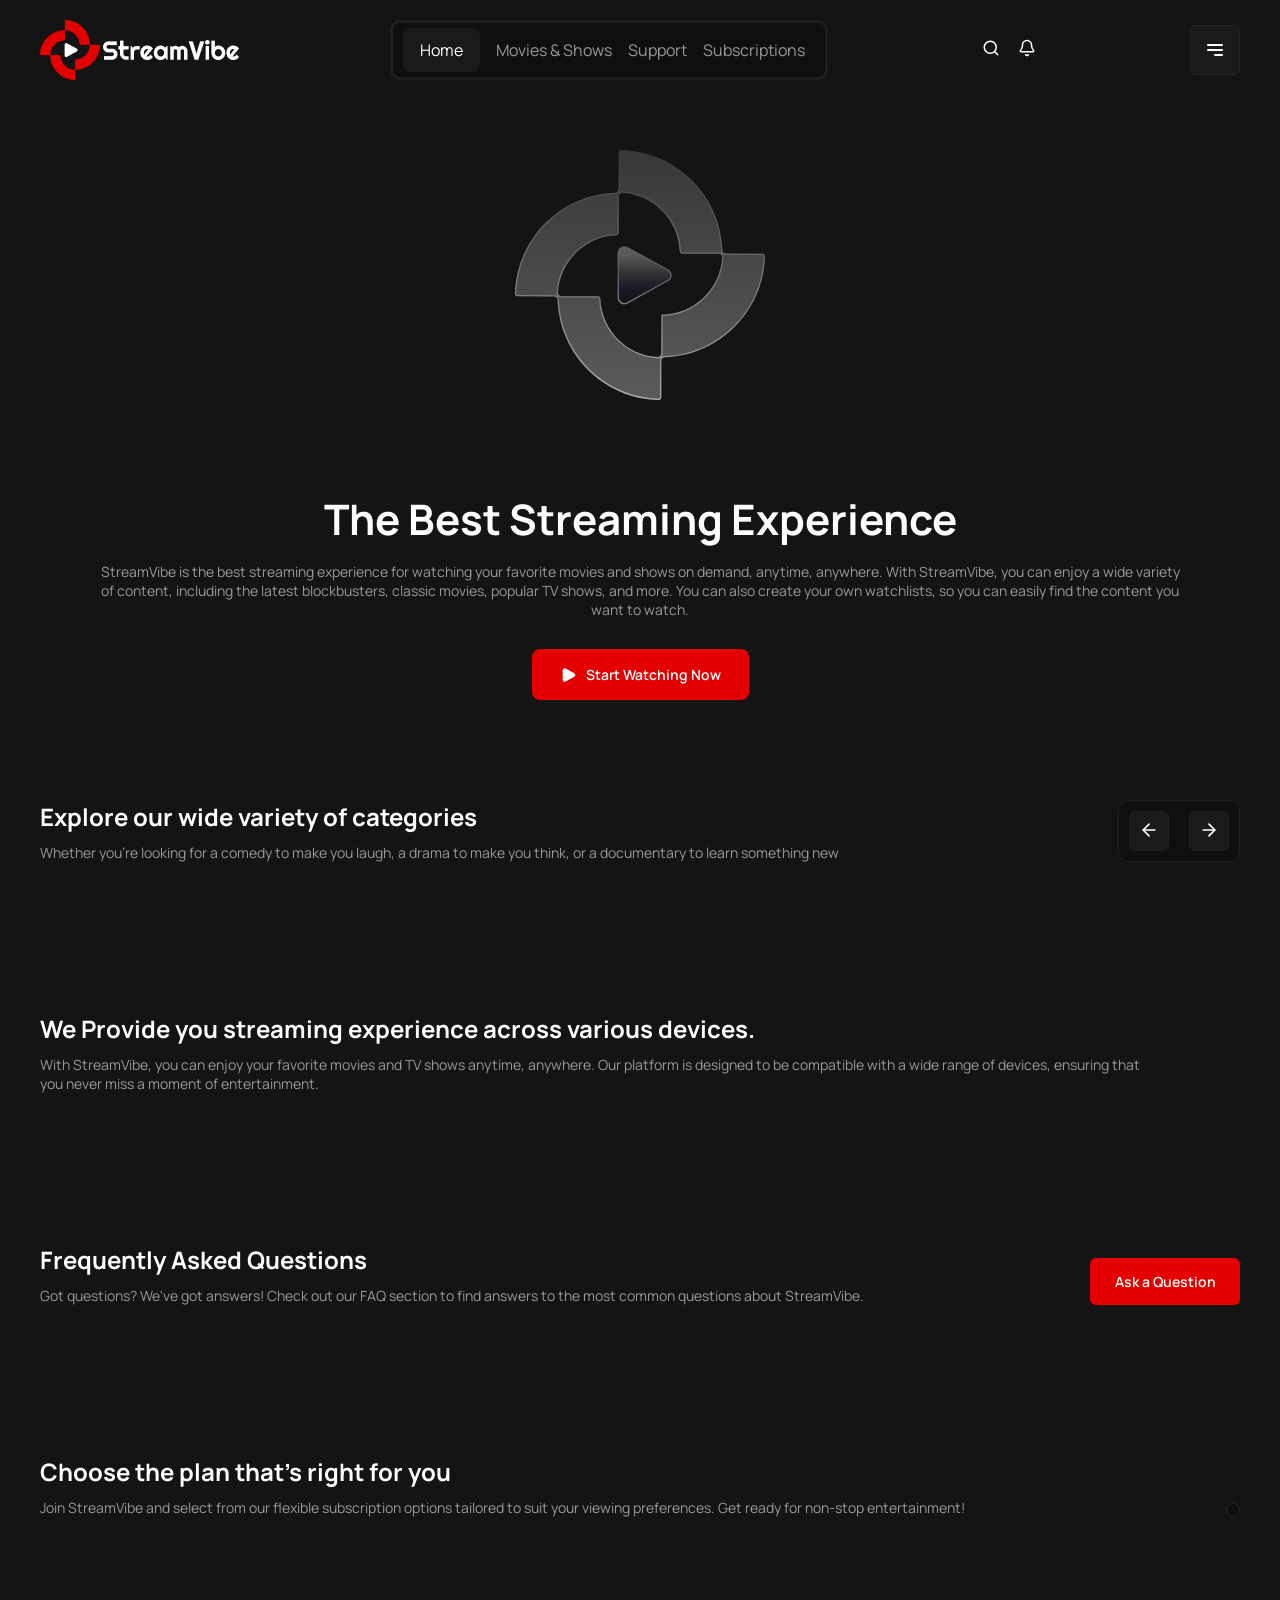
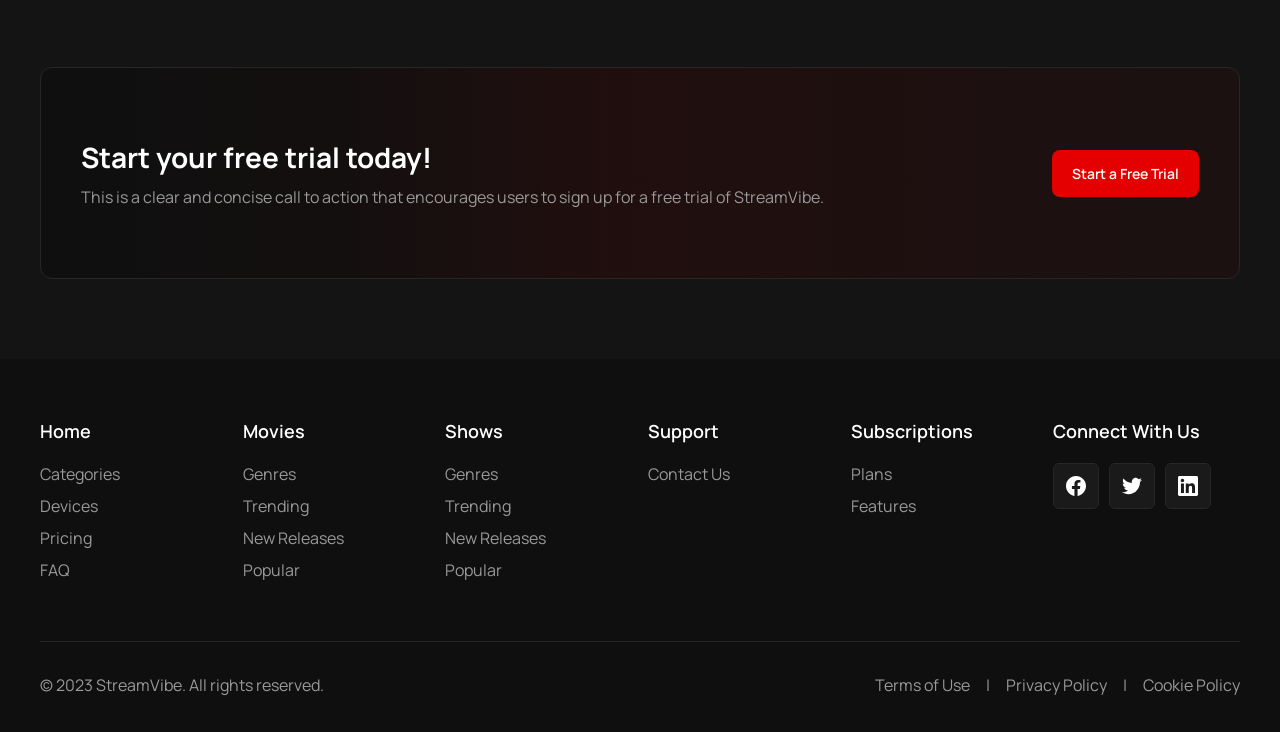
==== commit b4a62f03: "add responsive layout to home page" ====
--- a/index.html
+++ b/index.html
@@ -8,7 +8,7 @@
     <link rel="preconnect" href="https://fonts.gstatic.com" crossorigin>
     <link href="https://fonts.googleapis.com/css2?family=Manrope:wght@200..800&display=swap" rel="stylesheet">
     <link rel="stylesheet" href="public/stylesheets/main.css">
-    <script src="js/index.js" defer></script>
+    <script type="module" src="js/index.js" defer></script>
     <title>Home - StreamVibe</title>
 </head>
 
@@ -30,6 +30,9 @@
                             alt="Notifications"></button></li>
             </ul>
         </nav>
+        <button class="menu" aria-label="Menu">
+            <img src="public/images/icons/menu.svg" alt="Menu">
+        </button>
     </header>
 
     <main>
@@ -40,10 +43,12 @@
                 <p class="hero-description">
                     StreamVibe is the best streaming experience for watching your favorite movies and shows on demand,
                     anytime, anywhere.
-                    With StreamVibe, you can enjoy a wide variety of content, including the latest blockbusters, classic
-                    movies, popular TV
-                    shows, and more. You can also create your own watchlists, so you can easily find the content you
-                    want to watch.
+                    <span class="hero-description-extended">
+                        With StreamVibe, you can enjoy a wide variety of content, including the latest blockbusters,
+                        classic movies, popular TV shows, and more.
+                        You can also create your own watchlists, so you can easily find the content you
+                        want to watch.
+                    </span>
                 </p>
                 <button class="hero-button"><img src="public/images/icons/play.svg" alt="Play"> Start Watching
                     Now</button>
@@ -73,6 +78,9 @@
                 </div>
             </header>
             <article class="category-cards"></article>
+            <div class="scrollbar hidden">
+                <div class="scrollbar-thumb"></div>
+            </div>
         </section>
 
         <section id="devices">
@@ -80,9 +88,9 @@
                 <article>
                     <h2 class="section-title">We Provide you streaming experience across various devices.</h2>
                     <p class="section-description">
-                        With StreamVibe, you can enjoy your favorite movies and TV shows anytime, anywhere. Our platform
-                        is designed to be
-                        compatible with a wide range of devices, ensuring that you never miss a moment of entertainment.
+                        With StreamVibe, you can enjoy your favorite movies and TV shows anytime, anywhere.
+                        Our platform is designed to be compatible with a wide range of devices, ensuring that you
+                        never miss a moment of entertainment.
                     </p>
                 </article>
             </header>
--- a/public/stylesheets/main.css
+++ b/public/stylesheets/main.css
@@ -32,11 +32,26 @@
   align-items: center;
   background-color: transparent;
   padding: 2rem 8rem;
+  margin-bottom: 4rem;
   position: sticky;
   top: 0;
   width: 100%;
   z-index: 1000;
   box-sizing: border-box;
+}
+header.main-header button.menu {
+  width: 2.4rem;
+  height: 2.4rem;
+  padding: 1.2rem;
+  background-color: #1a1a1a;
+  border-radius: 0.6rem;
+  border: 1px solid #262626;
+  cursor: pointer;
+  box-sizing: content-box;
+}
+header.main-header button.menu img {
+  width: 100%;
+  height: 100%;
 }
 
 a {
@@ -258,12 +273,14 @@
   background-color: #1a1a1a;
   border: 1px solid #1f1f1f;
   border-radius: 0.6rem;
+  width: 4.4rem;
+  height: 4.4rem;
   padding: 1rem;
   cursor: pointer;
 }
 .pagination button img {
-  width: 1.8rem;
-  height: 1.5rem;
+  width: 2.4rem;
+  height: 2.4rem;
 }
 .pagination .pages {
   display: flex;
@@ -285,28 +302,191 @@
   width: 1.8rem;
 }
 
+.hidden {
+  display: none;
+}
+
 @media screen and (max-width: 1439px) {
-  body {
-    font-size: 1.6rem;
-  }
-  main {
-    padding: 0 8rem;
+  header.main-header {
+    padding: 2rem 4rem;
+    margin-bottom: 3rem;
+  }
+  nav ul {
+    gap: 1.2rem;
+  }
+  nav a.active {
+    padding: 1rem 1.6rem;
+  }
+  nav a:hover {
+    padding: 1rem 1.6rem;
+  }
+  nav.main-nav ul {
+    padding: 1.6rem 2rem;
+  }
+  nav.main-nav ul:has(:first-child > a.active) {
+    padding: 1.6rem 2rem 1.6rem 1rem;
+  }
+  nav.main-nav ul:has(:last-child > a.active) {
+    padding: 1.6rem 1rem 1.6rem 2rem;
+  }
+  #free-trial-cta {
+    padding: 6rem 4rem;
+    margin: 0 4rem 8rem;
+  }
+  #free-trial-cta .background-mashup {
+    top: -2rem;
+    grid-auto-rows: 5rem;
+  }
+  footer {
+    padding: 6rem 4rem 2rem 4rem;
+    margin-top: 8rem;
+  }
+  footer .footer-links {
+    gap: 1.6rem;
+    margin-bottom: 6rem;
+  }
+  footer .footer-info {
+    padding: 1.6rem 0 0 0;
+  }
+  .pagination {
+    padding: 1rem;
+    gap: 1rem;
+  }
+  .pagination button {
+    width: 4rem;
+    height: 4rem;
+    padding: 0.8rem;
+  }
+  .pagination button img {
+    width: 2rem;
+    height: 2rem;
   }
 }
 @media screen and (max-width: 1023px) {
   body {
     font-size: 1.4rem;
   }
-  main {
-    padding: 0 4rem;
+  header.main-header {
+    padding: 4rem 2rem 1.4rem;
+  }
+  header.main-header nav {
+    display: none;
+  }
+  header.main-header nav.active {
+    display: flex;
+    gap: 1.2rem;
+    position: fixed;
+    padding: 2rem;
+    width: 90%;
+    top: 10rem;
+    left: 5%;
+    box-sizing: border-box;
+  }
+  header.main-header nav.active ul {
+    justify-content: flex-end;
+    gap: 1.2rem;
+    width: 100%;
+  }
+  header.main-header nav.main-nav.active {
+    padding-top: 4rem;
+  }
+  header.main-header nav.main-nav.active ul {
+    flex-direction: column;
+  }
+  header.main-header nav.main-nav.active ul li {
+    text-align: center;
+    width: 100%;
+  }
+  header.main-header nav.main-nav.active ul li a {
+    display: block;
+    width: 100%;
+  }
+  header.main-header nav.main-nav.active ul li a.active {
+    padding: 1.2rem 0;
+  }
+  header.main-header nav.main-nav.active ul li a:hover {
+    padding: 1.2rem 0;
+  }
+  .scrollbar {
+    position: relative;
+    height: 0.5rem;
+    width: 20rem;
+    margin: 2.4rem 0;
+    border-radius: 2rem;
+    background-color: #333333;
+    cursor: pointer;
+  }
+  .scrollbar .scrollbar-thumb {
+    position: absolute;
+    height: 100%;
+    background-color: #e50000;
+    border-radius: 2rem;
+  }
+  .scrollbar .scrollbar-thumb:hover {
+    background-color: #ff3333;
+  }
+  #free-trial-cta {
+    flex-direction: column;
+    padding: 5rem 3rem;
+    margin: 0 2rem 8rem;
+    background: linear-gradient(180deg, #0F0F0F 2.42%, rgba(20, 15, 15, 0.974681) 25.46%, rgba(34, 14, 14, 0.909574) 46.72%, rgba(229, 0, 0, 0) 168.98%);
+  }
+  #free-trial-cta .background-mashup {
+    top: -10rem;
+    grid-template-columns: repeat(6, 1fr);
+    grid-auto-rows: 16rem;
+  }
+  #free-trial-cta .cta-title {
+    text-align: center;
+    font-size: 2.4rem;
+  }
+  #free-trial-cta .cta-description {
+    text-align: center;
+    margin: 1rem 0 5rem;
+  }
+  footer {
+    padding: 6rem 2rem 2rem 2rem;
+  }
+  footer .footer-links {
+    grid-template-columns: repeat(3, 1fr);
+    gap: 3rem 0;
+    margin-bottom: 5rem;
+  }
+  footer .footer-links .footer-column-title {
+    font-size: 1.6rem;
+    margin: 0 0 1.6rem 0;
+  }
+  footer .footer-links .footer-column-list {
+    gap: 0.8rem;
   }
 }
 @media screen and (max-width: 767px) {
-  body {
-    font-size: 1.4rem;
-  }
-  main {
-    padding: 0 1.5rem;
+  header.main-header {
+    padding: 4rem 1.6rem 1.4rem;
+  }
+  .scrollbar {
+    width: 10rem;
+  }
+  #free-trial-cta {
+    margin: 0 1.6rem 8rem;
+  }
+  #free-trial-cta .background-mashup {
+    top: -8rem;
+    grid-template-columns: repeat(3, 1fr);
+  }
+  footer {
+    padding: 6rem 1.6rem 2rem 1.6rem;
+  }
+  footer .footer-links {
+    grid-template-columns: repeat(2, 1fr);
+  }
+  footer .footer-info {
+    flex-direction: column;
+    align-items: flex-start;
+    gap: 2rem;
+  }
+  footer .footer-info p {
+    margin: 0;
   }
 }
 header.main-header {
@@ -439,7 +619,6 @@
   background-color: #1a1a1a;
   border-radius: 1rem;
   border: 1px solid #262626;
-  gap: 2rem;
 }
 #categories .category-cards .genre-item-container .genre-images-container {
   display: grid;
@@ -480,6 +659,10 @@
   font-size: 1.6rem;
   font-weight: 600;
   margin: 0;
+}
+#categories .category-cards .genre-item-container .genre-title-container img {
+  width: 2.4rem;
+  height: 2.4rem;
 }
 
 #devices {
@@ -560,7 +743,12 @@
   padding: 2.4rem;
   gap: 1.6rem;
   width: 62rem;
+  border-bottom: 1px solid;
+  border-image: linear-gradient(90deg, rgba(229, 0, 0, 0) 0%, #E50000 16.67%, rgba(229, 0, 0, 0) 100%) 1;
   box-sizing: border-box;
+}
+#faq .faq-items-container .faq-list .faq-container:last-child {
+  border-bottom: none;
 }
 #faq .faq-items-container .faq-list .faq-container .faq-sub-container {
   display: flex;
@@ -596,9 +784,6 @@
 #faq .faq-items-container .faq-list .faq-container button.faq-toggle-button:hover {
   background-color: #262626;
   transform: scale(1.1);
-}
-#faq .faq-items-container .faq-list .faq-container .hidden {
-  display: none;
 }
 #faq .faq-items-container .faq-list .faq-container.expanded {
   align-items: flex-start;
@@ -691,4 +876,261 @@
   border: 1px solid #262626;
 }
 
+@media screen and (max-width: 1439px) {
+  #hero .hero-logo {
+    width: 25rem;
+    height: 25rem;
+    margin: 15rem 0 8rem;
+  }
+  #hero .hero-content {
+    padding: 0 10rem;
+  }
+  #hero .hero-content .hero-title {
+    font-size: 4.2rem;
+  }
+  #hero .hero-content button {
+    margin: 3rem auto 10rem;
+  }
+  #hero .background-mashup {
+    height: 60rem;
+    grid-auto-rows: 16rem;
+  }
+  #hero .background-mashup .fade-out-top {
+    height: 45rem;
+  }
+  #hero .background-mashup .fade-out-bottom {
+    height: 45rem;
+  }
+  .section-header {
+    margin-bottom: 5rem;
+  }
+  .section-header .section-title {
+    font-size: 2.4rem;
+  }
+  .section-header .section-description {
+    font-size: 1.4rem;
+  }
+  #categories {
+    padding: 0 4rem;
+    margin-bottom: 10rem;
+  }
+  #categories .category-cards {
+    grid-template-columns: repeat(4, 1fr);
+    gap: 1.5rem;
+  }
+  #devices {
+    padding: 0 4rem;
+    margin-bottom: 10rem;
+  }
+  #devices .section-header article {
+    margin-right: 10rem;
+  }
+  #devices .device-cards {
+    gap: 1.5rem;
+  }
+  #devices .device-cards .device-container {
+    padding: 3rem;
+    gap: 1.5rem;
+  }
+  #devices .device-cards .device-container .device-header {
+    gap: 1rem;
+  }
+  #faq {
+    padding: 0 4rem;
+    margin-bottom: 10rem;
+  }
+  #faq .section-header button {
+    width: 15rem;
+  }
+  #faq .faq-items-container {
+    gap: 3rem;
+  }
+  #faq .faq-items-container .faq-list .faq-container {
+    padding: 1.6rem;
+    gap: 1.4rem;
+    width: 44rem;
+  }
+  #faq .faq-items-container .faq-list .faq-container .faq-sub-container {
+    gap: 1.2rem;
+  }
+  #faq .faq-items-container .faq-list .faq-container .faq-sub-container .faq-question {
+    font-size: 1.8rem;
+  }
+  #pricing {
+    padding: 0 4rem;
+    margin-bottom: 10rem;
+  }
+  #pricing .billing-cycles-selector {
+    padding: 0.6rem;
+  }
+  #pricing .billing-cycles-selector .billing-cycle-button {
+    padding: 1rem 1.5rem;
+  }
+  #pricing .pricing-cards {
+    grid-template-columns: repeat(3, 1fr);
+    gap: 1.5rem;
+  }
+  #pricing .pricing-cards .pricing-card {
+    padding: 3rem;
+  }
+  #pricing .pricing-cards .pricing-card .plan-title {
+    font-size: 1.8rem;
+  }
+  #pricing .pricing-cards .pricing-card .plan-price {
+    margin-bottom: 3rem;
+  }
+  #pricing .pricing-cards .pricing-card .plan-price .plan-price-numeric {
+    font-size: 2.5rem;
+  }
+  #pricing .pricing-cards .pricing-card .pricing-card-buttons-container {
+    gap: 1rem;
+  }
+  #pricing .pricing-cards .pricing-card .pricing-card-buttons-container button {
+    padding: 1.2rem 1.2rem;
+    font-size: 1.2rem;
+  }
+}
+@media screen and (max-width: 1023px) {
+  #hero .hero-logo {
+    width: 22.5rem;
+    height: 22.5rem;
+    margin: 15rem 0 5rem;
+  }
+  #hero .hero-content {
+    padding: 0 1rem;
+  }
+  #hero .hero-content .hero-title {
+    font-size: 3.6rem;
+  }
+  .section-header {
+    flex-direction: column;
+    align-items: flex-start;
+    gap: 2rem;
+    margin-bottom: 4rem;
+  }
+  .section-header .section-title {
+    font-size: 2rem;
+  }
+  #categories {
+    padding: 0 2rem;
+    margin-bottom: 2.5rem;
+  }
+  #categories .pagination {
+    display: none;
+  }
+  #categories .categories-title {
+    font-size: 2.4rem;
+  }
+  #categories .category-cards {
+    display: flex;
+    flex-direction: row;
+    justify-content: space-between;
+    align-items: center;
+    flex-wrap: nowrap;
+    overflow-x: scroll;
+    gap: 2rem;
+  }
+  #categories .category-cards::-webkit-scrollbar {
+    display: none;
+  }
+  #categories .category-cards .genre-item-container {
+    padding: 2rem;
+  }
+  #categories .category-cards .genre-item-container .genre-images-container {
+    height: 14rem;
+    width: 14rem;
+  }
+  #devices {
+    padding: 0 2rem;
+    margin-bottom: 8rem;
+  }
+  #devices .section-header article {
+    margin-right: 0;
+  }
+  #devices .device-cards {
+    grid-template-columns: 1fr 1fr;
+  }
+  #devices .device-cards .device-container {
+    padding: 2.4rem;
+    gap: 2rem;
+  }
+  #devices .device-cards .device-container .device-header {
+    gap: 1rem;
+  }
+  #devices .device-cards .device-container .device-header .device-name {
+    font-size: 1.8rem;
+  }
+  #faq {
+    padding: 0 2rem;
+    margin-bottom: 8rem;
+  }
+  #faq .faq-items-container {
+    width: 100%;
+    flex-direction: column;
+    gap: 0;
+  }
+  #faq .faq-items-container .faq-list {
+    width: 100%;
+    border-bottom: 1px solid;
+    border-image: linear-gradient(90deg, rgba(229, 0, 0, 0) 0%, #E50000 16.67%, rgba(229, 0, 0, 0) 100%) 1;
+  }
+  #faq .faq-items-container .faq-list .faq-container {
+    width: 100%;
+    padding: 4rem 1rem;
+  }
+  #faq .faq-items-container .faq-list:last-child {
+    border-bottom: none;
+  }
+  #faq .faq-items-container .faq-list .faq-sub-container {
+    gap: 1.6rem;
+  }
+  #faq .faq-items-container .faq-list .faq-sub-container .faq-number {
+    font-size: 1.6rem;
+  }
+  #pricing {
+    padding: 0 2rem;
+    margin-bottom: 8rem;
+  }
+  #pricing .billing-cycles-selector {
+    padding: 0.6rem;
+  }
+  #pricing .billing-cycles-selector .billing-cycle-button {
+    padding: 1rem 1.5rem;
+  }
+  #pricing .pricing-cards {
+    grid-template-columns: 1fr;
+    gap: 1.5rem;
+  }
+  #pricing .pricing-cards .pricing-card {
+    padding: 2.4rem;
+  }
+  #pricing .pricing-cards .pricing-card .plan-title {
+    font-size: 1.8rem;
+  }
+  #pricing .pricing-cards .pricing-card .plan-description {
+    margin-bottom: 3rem;
+  }
+  #pricing .pricing-cards .pricing-card .plan-price {
+    margin-bottom: 3rem;
+  }
+  #pricing .pricing-cards .pricing-card .plan-price .plan-price-numeric {
+    font-size: 2.5rem;
+  }
+  #pricing .pricing-cards .pricing-card .pricing-card-buttons-container {
+    gap: 1rem;
+  }
+  #pricing .pricing-cards .pricing-card .pricing-card-buttons-container button {
+    padding: 1.2rem 1.2rem;
+    font-size: 1.2rem;
+  }
+}
+@media screen and (max-width: 767px) {
+  #hero .hero-description-extended {
+    display: none;
+  }
+  #devices .device-cards {
+    grid-template-columns: 1fr;
+  }
+}
+
 /*# sourceMappingURL=main.css.map */
